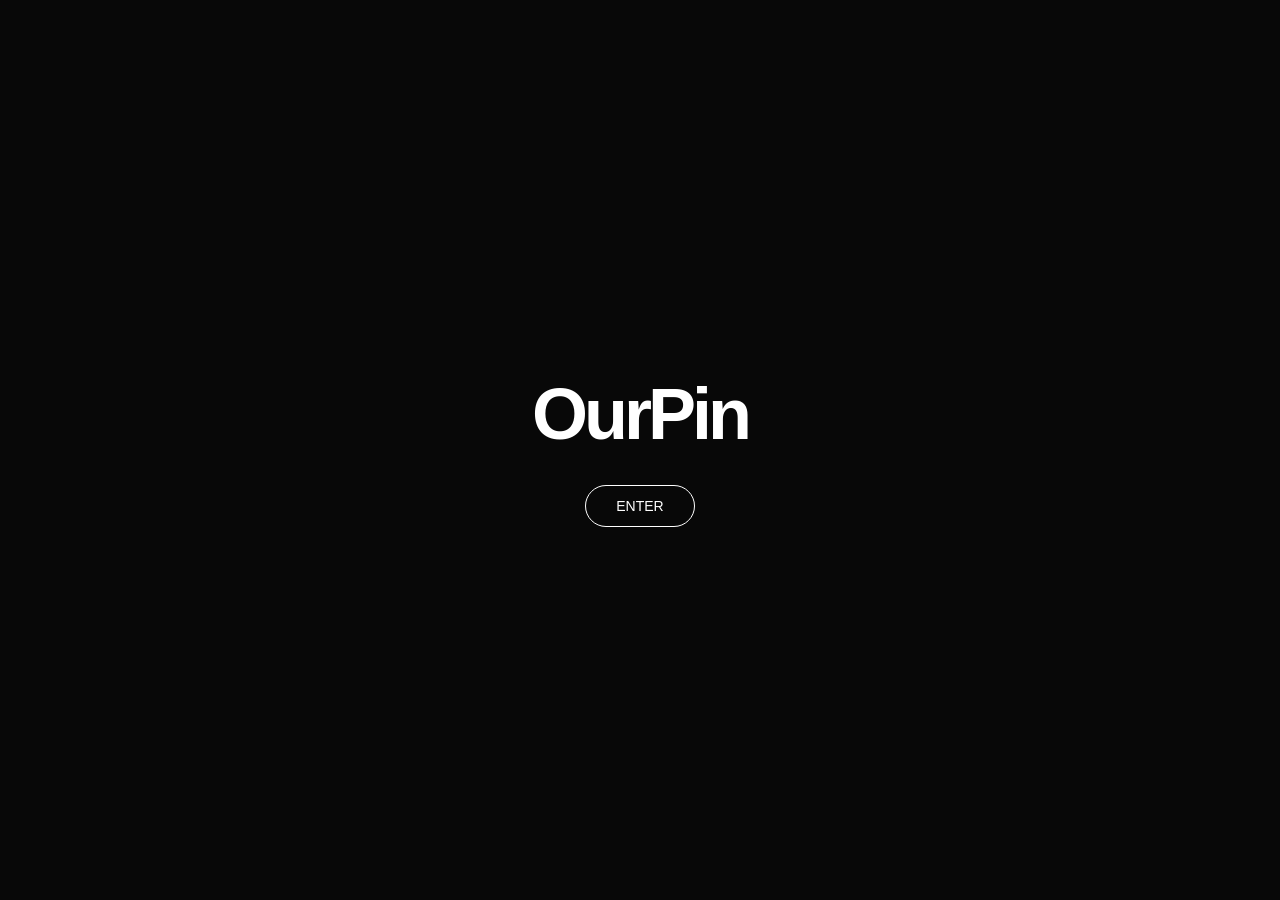
==== index.html @ f8125abb "Our Tool update — 2026-09-20 20:04" ====
<!DOCTYPE html>
<html lang="en">
<head>
    <meta charset="UTF-8">
    <meta name="viewport" content="width=device-width, initial-scale=1.0">
    <title>OurPin</title>
    <link rel="stylesheet" href="style.css">
</head>

<body>

<div id="themeTransition"></div>

<!-- =========================
     COVER
========================= -->

<section id="cover" class="page active">
    <h1>OurPin</h1>
    <button id="enterBtn">ENTER</button>
</section>


<!-- =========================
     EXPLORE
========================= -->

<section id="categories" class="page">

    <aside class="sidebar">

        <div class="side-logo">OurPin</div>

        <nav>
            <a class="nav-item active">
                ⌂ <span>Home</span>
            </a>

            <a class="nav-item" id="sideSearch">
                ⌕ <span>Search</span>
            </a>

            <a class="nav-item">
                ♙ <span>Profile</span>
            </a>
        </nav>

        <p class="side-quote">
            Collect what<br>
            inspires you.
        </p>

    </aside>


    <main class="main-content">

        <div class="top-bar">

            <div>
                <p class="small-title">EXPLORE</p>

                <h2>Find Your Vibe</h2>

                <p class="subtitle">
                    Discover pins, ideas and inspiration across your favourite categories.
                </p>
            </div>


            <div class="top-icons">

                <span id="themeToggle">☼</span>

                <span class="search-icon" id="searchOpen">
                    ⌕
                </span>

            </div>

        </div>


        <div class="category-row">

            <button class="category aesthetic">
                <span>Aesthetic</span>
                <b>→</b>
            </button>

            <button class="category gaming">
                <span>Gaming</span>
                <b>→</b>
            </button>

            <button class="category art">
                <span>Art</span>
                <b>→</b>
            </button>

            <button class="category fashion">
                <span>Fashion</span>
                <b>→</b>
            </button>

            <button class="category tech">
                <span>Tech</span>
                <b>→</b>
            </button>

            <button class="category photography">
                <span>Photography</span>
                <b>→</b>
            </button>

        </div>

    </main>

</section>


<!-- =========================
     ART GALLERY
========================= -->

<section id="artGallery" class="page">

    <main class="gallery-content">

        <div class="gallery-header">

            <div>
                <p class="small-title">COLLECTION</p>

                <h2>Art</h2>

                <p class="subtitle">
                    A collection of artwork, characters and creative designs.
                </p>
            </div>

            <button id="backToExplore">
                ← Back
            </button>

        </div>


        <div class="pin-grid">

            <div class="pin"><img src="Images/art/a1.jpg" alt="Art"></div>
<div class="pin"><img src="Images/art/a42.jpg" alt=""></div>
<div class="pin"><img src="Images/art/a43.jpg" alt=""></div>
<div class="pin"><img src="Images/art/a44.jpg" alt=""></div>
            <div class="pin"><img src="Images/art/a2.jpg" alt="Art"></div>
            <div class="pin"><img src="Images/art/a3.jpg" alt="Art"></div>
            <div class="pin"><img src="Images/art/a4.jpg" alt="Art"></div>
            <div class="pin"><img src="Images/art/a5.jpg" alt="Art"></div>
            <div class="pin"><img src="Images/art/a6.jpg" alt="Art"></div>
            <div class="pin"><img src="Images/art/a7.jpg" alt="Art"></div>
            <div class="pin"><img src="Images/art/a8.jpg" alt="Art"></div>
            <div class="pin"><img src="Images/art/a9.jpg" alt="Art"></div>
            <div class="pin"><img src="Images/art/a10.jpg" alt="Art"></div>
            <div class="pin"><img src="Images/art/a11.jpg" alt="Art"></div>
            <div class="pin"><img src="Images/art/a12.jpg" alt="Art"></div>
            <div class="pin"><img src="Images/art/a13.jpg" alt="Art"></div>
            <div class="pin"><img src="Images/art/a14.jpg" alt="Art"></div>
            <div class="pin"><img src="Images/art/a15.jpg" alt="Art"></div>
            <div class="pin"><img src="Images/art/a16.jpg" alt="Art"></div>
            <div class="pin"><img src="Images/art/a17.jpg" alt="Art"></div>
            <div class="pin"><img src="Images/art/a18.jpg" alt="Art"></div>
            <div class="pin"><img src="Images/art/a19.jpg" alt="Art"></div>
            <div class="pin"><img src="Images/art/a21.jpg" alt="Art"></div>
            <div class="pin"><img src="Images/art/a22.jpg" alt="Art"></div>
            <div class="pin"><img src="Images/art/a23.jpg" alt="Art"></div>
            <div class="pin"><img src="Images/art/a24.jpg" alt="Art"></div>
            <div class="pin"><img src="Images/art/a25.jpg" alt="Art"></div>
            <div class="pin"><img src="Images/art/a26.jpg" alt="Art"></div>
            <div class="pin"><img src="Images/art/a27.jpg" alt="Art"></div>
            <div class="pin"><img src="Images/art/a28.jpg" alt="Art"></div>
            <div class="pin"><img src="Images/art/a29.jpg" alt="Art"></div>
            <div class="pin"><img src="Images/art/a30.jpg" alt="Art"></div>
            <div class="pin"><img src="Images/art/a31.jpg" alt="Art"></div>
            <div class="pin"><img src="Images/art/a32.jpg" alt="Art"></div>
            <div class="pin"><img src="Images/art/a33.jpg" alt="Art"></div>
            <div class="pin"><img src="Images/art/a34.jpg" alt="Art"></div>
            <div class="pin"><img src="Images/art/a35.jpg" alt="Art"></div>
            <div class="pin"><img src="Images/art/a36.jpg" alt="Art"></div>
            <div class="pin"><img src="Images/art/a39.jpg" alt="Art"></div>
            <div class="pin"><img src="Images/art/a40.jpg" alt="Art"></div>
            <div class="pin"><img src="Images/art/a41.jpg" alt="Art"></div>

        
            <div class="pin"><img src="Images/art/a46.jpg" alt="Art"></div>

            <div class="pin"><img src="Images/art/a47.jpg" alt="Art"></div>
            <div class="pin"><img src="Images/art/a48.jpg" alt="Art"></div>
            <div class="pin"><img src="Images/art/a49.jpg" alt="Art"></div>
</div>

    </main>

</section>


<!-- =========================
     FASHION GALLERY
========================= -->

<section id="fashionGallery" class="page">

    <main class="gallery-content">

        <div class="gallery-header">

            <div>
                <p class="small-title">COLLECTION</p>

                <h2>Fashion</h2>

                <p class="subtitle">
                    A collection of fashion, outfits and creative styles.
                </p>
            </div>

            <button id="backFromFashion">
                ← Back
            </button>

        </div>


        <div class="pin-grid">

            <div class="pin"><img src="Images/fashion/b1.jpg" alt="Fashion"></div>
            <div class="pin"><img src="Images/fashion/b2.jpg" alt="Fashion"></div>
            <div class="pin"><img src="Images/fashion/b3.jpg" alt="Fashion"></div>
            <div class="pin"><img src="Images/fashion/b4.jpg" alt="Fashion"></div>
            <div class="pin"><img src="Images/fashion/b5.jpg" alt="Fashion"></div>
            <div class="pin"><img src="Images/fashion/b6.jpg" alt="Fashion"></div>
            <div class="pin"><img src="Images/fashion/b7.jpg" alt="Fashion"></div>
            <div class="pin"><img src="Images/fashion/b8.jpg" alt="Fashion"></div>
            <div class="pin"><img src="Images/fashion/b9.jpg" alt="Fashion"></div>
            <div class="pin"><img src="Images/fashion/b10.jpg" alt="Fashion"></div>
            <div class="pin"><img src="Images/fashion/b11.jpg" alt="Fashion"></div>
            <div class="pin"><img src="Images/fashion/b12.jpg" alt="Fashion"></div>
            <div class="pin"><img src="Images/fashion/b13.jpg" alt="Fashion"></div>
            <div class="pin"><img src="Images/fashion/b14.jpg" alt="Fashion"></div>
            <div class="pin"><img src="Images/fashion/b15.jpg" alt="Fashion"></div>
            <div class="pin"><img src="Images/fashion/b16.jpg" alt="Fashion"></div>
            <div class="pin"><img src="Images/fashion/b17.jpg" alt="Fashion"></div>
            <div class="pin"><img src="Images/fashion/b18.jpg" alt="Fashion"></div>
            <div class="pin"><img src="Images/fashion/b19.jpg" alt="Fashion"></div>
            <div class="pin"><img src="Images/fashion/b20.jpg" alt="Fashion"></div>
            <div class="pin"><img src="Images/fashion/b21.jpg" alt="Fashion"></div>

        </div>

    </main>

</section>


<!-- =========================
     GAMING GALLERY
========================= -->

<section id="gamingGallery" class="page">

    <main class="gallery-content">

        <div class="gallery-header">

            <div>
                <p class="small-title">COLLECTION</p>

                <h2>Gaming</h2>

                <p class="subtitle">
                    A collection of games, setups and gaming inspiration.
                </p>
            </div>

            <button id="backFromGaming">
                ← Back
            </button>

        </div>


        <div class="pin-grid">

            <div class="pin"><img src="Images/gaming/c1.jpg" alt="Gaming"></div>
            <div class="pin"><img src="Images/gaming/c2.jpg" alt="Gaming"></div>
            <div class="pin"><img src="Images/gaming/c3.jpg" alt="Gaming"></div>
            <div class="pin"><img src="Images/gaming/c4.jpg" alt="Gaming"></div>
            <div class="pin"><img src="Images/gaming/c5.jpg" alt="Gaming"></div>
            <div class="pin"><img src="Images/gaming/c6.jpg" alt="Gaming"></div>
            <div class="pin"><img src="Images/gaming/c7.jpg" alt="Gaming"></div>
            <div class="pin"><img src="Images/gaming/c8.jpg" alt="Gaming"></div>
            <div class="pin"><img src="Images/gaming/c9.jpg" alt="Gaming"></div>
            <div class="pin"><img src="Images/gaming/c10.jpg" alt="Gaming"></div>
            <div class="pin"><img src="Images/gaming/c11.jpg" alt="Gaming"></div>
            <div class="pin"><img src="Images/gaming/c12.jpg" alt="Gaming"></div>
            <div class="pin"><img src="Images/gaming/c13.jpg" alt="Gaming"></div>
            <div class="pin"><img src="Images/gaming/c14.jpg" alt="Gaming"></div>
            <div class="pin"><img src="Images/gaming/c15.jpg" alt="Gaming"></div>
            <div class="pin"><img src="Images/gaming/c16.jpg" alt="Gaming"></div>
            <div class="pin"><img src="Images/gaming/c17.jpg" alt="Gaming"></div>
            <div class="pin"><img src="Images/gaming/c18.jpg" alt="Gaming"></div>
<div class="pin"><img src="Images/gaming/c19.jpg" alt="Gaming"></div>
<div class="pin"><img src="Images/gaming/c20.jpg" alt="Gaming"></div>
<div class="pin"><img src="Images/gaming/c21.jpg" alt="Gaming"></div>
<div class="pin"><img src="Images/gaming/c22.jpg" alt="Gaming"></div>
<div class="pin"><img src="Images/gaming/c23.jpg" alt="Gaming"></div>
<div class="pin"><img src="Images/gaming/c24.jpg" alt="Gaming"></div>
<div class="pin"><img src="Images/gaming/c25.jpg" alt="Gaming"></div>
<div class="pin"><img src="Images/gaming/c26.jpg" alt="Gaming"></div>
<div class="pin"><img src="Images/gaming/c27.jpg" alt="Gaming"></div>

        </div>

    </main>

</section>


<!-- =========================
     SEARCH OVERLAY
========================= -->

<section id="searchOverlay">

    <button id="searchClose">×</button>

    <div class="search-box">

        <p class="search-label">
            SEARCH OURPIN
        </p>

        <div class="search-input-wrap">

            <span>⌕</span>

            <input
                type="text"
                id="searchInput"
                placeholder="What are you looking for?"
                autocomplete="off"
            >

        </div>


        <div class="search-suggestions">

            <button data-search="art">Art</button>
            <button data-search="gaming">Gaming</button>
            <button data-search="fashion">Fashion</button>
            <button data-search="aesthetic">Aesthetic</button>
            <button data-search="tech">Tech</button>
            <button data-search="photography">Photography</button>

        </div>


        <div id="searchResults"></div>

    </div>

</section>

<!-- =========================
     IMAGE VIEWER
========================= -->

<section id="imageViewer">

    <button id="viewerClose" aria-label="Close">×</button>

    <button id="viewerPrev" class="viewer-arrow viewer-prev" aria-label="Previous">
        ←
    </button>

    <div class="viewer-wrap">

        <div class="viewer-image-area">

            <img id="viewerImage" src="" alt="">

        </div>

        <aside class="viewer-info">

            <div class="viewer-category" id="viewerCategory">
                ART
            </div>

            <h2 id="viewerTitle">
                Art 42
            </h2>

            <div class="viewer-line"></div>

            <p id="viewerDescription">
                A curated visual from the OurPin collection.
            </p>

            <div class="viewer-tags" id="viewerTags">
                <span>art</span>
                <span>collection</span>
            </div>

            <div class="viewer-actions">

                <button id="viewerSave">
                    <span>♡</span>
                    Save
                </button>

                <button id="viewerShare">
                    <span>↗</span>
                    Share
                </button>

            </div>

            <div class="viewer-navigation">

                <button id="viewerPrevBottom">
                    ← Previous
                </button>

                <span id="viewerCounter">
                    1 / 1
                </span>

                <button id="viewerNextBottom">
                    Next →
                </button>

            </div>

        </aside>

    </div>

    <button id="viewerNext" class="viewer-arrow viewer-next" aria-label="Next">
        →
    </button>

</section>


<!-- =========================
     TECH GALLERY
========================= -->

<section id="techGallery" class="page">

    <main class="gallery-content">

        <div class="gallery-header">

            <div>

                <p class="small-title">
                    COLLECTION
                </p>

                <h2>
                    Tech
                </h2>

                <p class="subtitle">
                    A curated collection of technology, devices and futuristic inspiration.
                </p>

            </div>

            <button id="backFromTech">
                ← Back
            </button>

        </div>

        <div class="pin-grid">

        
            <div class="pin"><img src="Images/tech/e1.jpg" alt="Tech"></div>
            <div class="pin"><img src="Images/tech/e2.jpg" alt="Tech"></div>
            <div class="pin"><img src="Images/tech/e3.jpg" alt="Tech"></div>

            <div class="pin"><img src="Images/tech/e4.jpg" alt="Tech"></div>

            <div class="pin"><img src="Images/tech/e5.jpg" alt="Tech"></div>
            <div class="pin"><img src="Images/tech/e6.jpg" alt="Tech"></div>
            <div class="pin"><img src="Images/tech/e7.jpg" alt="Tech"></div>
            <div class="pin"><img src="Images/tech/e8.jpg" alt="Tech"></div>
            <div class="pin"><img src="Images/tech/e9.jpg" alt="Tech"></div>
            <div class="pin"><img src="Images/tech/e10.jpg" alt="Tech"></div>
</div>

    </main>

</section>


<!-- =========================
     PHOTOGRAPHY GALLERY
========================= -->

<section id="photographyGallery" class="page">

    <main class="gallery-content">

        <div class="gallery-header">

            <div>

                <p class="small-title">
                    COLLECTION
                </p>

                <h2>
                    Photography
                </h2>

                <p class="subtitle">
                    A curated collection of photographs, scenes and visual moments.
                </p>

            </div>

            <button id="backFromPhotography">
                ← Back
            </button>

        </div>

        <div class="pin-grid">

        
            <div class="pin"><img src="Images/photography/f1.jpg" alt="Photography"></div>

            <div class="pin"><img src="Images/photography/f2.jpg" alt="Photography"></div>
            <div class="pin"><img src="Images/photography/f3.jpg" alt="Photography"></div>

            <div class="pin"><img src="Images/photography/f4.jpg" alt="Photography"></div>

            <div class="pin"><img src="Images/photography/f5.jpg" alt="Photography"></div>

            <div class="pin"><img src="Images/photography/f6.jpg" alt="Photography"></div>
</div>

    </main>

</section>

<section id="aestheticGallery" class="page">

    <main class="gallery-content">

        <div class="gallery-header">
            <div>
                <p class="small-title">COLLECTION</p>
                <h2>Aesthetic</h2>
                <p class="subtitle">A curated collection of visual moods, spaces and aesthetic inspiration.</p>
            </div>

            <button id="backFromAesthetic">
                ← Back
            </button>
        </div>

        <div class="pin-grid">
        
            <div class="pin"><img src="Images/aesthetic/d1.jpg" alt="Aesthetic"></div>
            <div class="pin"><img src="Images/aesthetic/d2.jpg" alt="Aesthetic"></div>
            <div class="pin"><img src="Images/aesthetic/d3.jpg" alt="Aesthetic"></div>
            <div class="pin"><img src="Images/aesthetic/d4.jpg" alt="Aesthetic"></div>

            <div class="pin"><img src="Images/aesthetic/d5.jpg" alt="Aesthetic"></div>
            <div class="pin"><img src="Images/aesthetic/d6.jpg" alt="Aesthetic"></div>
            <div class="pin"><img src="Images/aesthetic/d7.jpg" alt="Aesthetic"></div>
            <div class="pin"><img src="Images/aesthetic/d8.jpg" alt="Aesthetic"></div>
            <div class="pin"><img src="Images/aesthetic/d9.jpg" alt="Aesthetic"></div>
            <div class="pin"><img src="Images/aesthetic/d10.jpg" alt="Aesthetic"></div>
            <div class="pin"><img src="Images/aesthetic/d11.jpg" alt="Aesthetic"></div>
            <div class="pin"><img src="Images/aesthetic/d12.jpg" alt="Aesthetic"></div>
            <div class="pin"><img src="Images/aesthetic/d13.jpg" alt="Aesthetic"></div>
            <div class="pin"><img src="Images/aesthetic/d14.jpg" alt="Aesthetic"></div>

            <div class="pin"><img src="Images/aesthetic/d15.jpg" alt="Aesthetic"></div>
            <div class="pin"><img src="Images/aesthetic/d16.jpg" alt="Aesthetic"></div>
            <div class="pin"><img src="Images/aesthetic/d17.jpg" alt="Aesthetic"></div>
            <div class="pin"><img src="Images/aesthetic/d18.jpg" alt="Aesthetic"></div>
            <div class="pin"><img src="Images/aesthetic/d19.jpg" alt="Aesthetic"></div>
            <div class="pin"><img src="Images/aesthetic/d20.jpg" alt="Aesthetic"></div>
            <div class="pin"><img src="Images/aesthetic/d21.jpg" alt="Aesthetic"></div>
            <div class="pin"><img src="Images/aesthetic/d22.jpg" alt="Aesthetic"></div>

            <div class="pin"><img src="Images/aesthetic/d23.jpg" alt="Aesthetic"></div>
</div>

    </main>
</section>

<script src="script.js"></script>


<!-- =========================
     AESTHETIC GALLERY
========================= -->


</body>
</html>
---- style.css ----
* { 
    margin: 0; 
    padding: 0; 
    box-sizing: border-box; 
} 
 
body { 
    background: #080808; 
    color: white; 
    font-family: Arial, Helvetica, sans-serif; 
    transition: background 0.6s ease, color 0.6s ease; 
} 


/* =========================
   PAGE SYSTEM
========================= */

.page { 
    min-height: 100vh; 
    display: none; 
} 
 
.page.active { 
    display: flex; 
} 


/* =========================
   COVER
========================= */

#cover { 
    min-height: 100vh; 
    flex-direction: column; 
    justify-content: center; 
    align-items: center; 
    gap: 30px; 
} 
 
#cover h1 { 
    font-size: 72px; 
    letter-spacing: -4px; 
    opacity: 0; 
    transform: translateY(25px); 
    animation: logoReveal 1.2s ease forwards; 
} 
 
@keyframes logoReveal { 
    to { 
        opacity: 1; 
        transform: translateY(0); 
    } 
} 
 
#enterBtn { 
    width: auto; 
    height: auto; 
    padding: 12px 30px; 
    border: 1px solid white; 
    border-radius: 30px; 
    background: transparent; 
    color: white; 
    font-size: 14px; 
    cursor: pointer; 
    opacity: 0; 
    transform: translateY(15px); 
    animation: buttonReveal 1s ease forwards; 
    animation-delay: 0.7s; 
    transition: 0.3s; 
} 
 
@keyframes buttonReveal { 
    to { 
        opacity: 1; 
        transform: translateY(0); 
    } 
} 
 
#enterBtn:hover { 
    background: white; 
    color: black; 
} 


/* =========================
   EXPLORE
========================= */

#categories { 
    min-height: 100vh; 
    width: 100%; 
} 


/* =========================
   SIDEBAR
========================= */

.sidebar { 
    width: 230px; 
    min-width: 230px; 
    height: 100vh; 
    border-right: 1px solid #252525; 
    padding: 43px 46px; 
    position: fixed; 
    left: 0; 
    top: 0; 
    display: flex; 
    flex-direction: column; 
} 
 
.side-logo { 
    font-size: 39px; 
    font-weight: 500; 
    letter-spacing: -2.5px; 
    margin-bottom: 100px; 
} 
 
nav { 
    display: flex; 
    flex-direction: column; 
    gap: 30px; 
} 
 
.nav-item { 
    color: #777; 
    font-size: 16px; 
    display: flex; 
    align-items: center; 
    gap: 17px; 
    cursor: pointer; 
} 
 
.nav-item.active { 
    color: white; 
} 
 
.side-quote { 
    margin-top: auto; 
    color: #777; 
    font-size: 15px; 
    line-height: 1.45; 
} 


/* =========================
   MAIN
========================= */

.main-content { 
    margin-left: 230px; 
    width: calc(100% - 230px); 
    min-height: 100vh; 
    padding: 70px 70px; 
} 


/* =========================
   HEADER
========================= */

.top-bar { 
    display: flex; 
    justify-content: space-between; 
    align-items: flex-start; 
    margin-bottom: 50px; 
} 
 
.small-title { 
    color: #777; 
    font-size: 12px; 
    letter-spacing: 5px; 
    margin-bottom: 27px; 
} 
 
.top-bar h2 { 
    font-size: 52px; 
    font-weight: 400; 
    letter-spacing: -2.5px; 
    margin-bottom: 13px; 
} 
 
.subtitle { 
    color: #777; 
    font-size: 16px; 
} 


/* =========================
   ICONS
========================= */

.top-icons { 
    display: flex; 
    align-items: center; 
    gap: 25px; 
    font-size: 27px; 
} 
 
.search-icon { 
    width: 48px; 
    height: 48px; 
    border-radius: 50%; 
    background: #181818; 
    display: flex; 
    align-items: center; 
    justify-content: center; 
    cursor: pointer; 
} 


/* =========================
   SIX VERTICAL CARDS
========================= */

.category-row { 
    width: 100%; 
    height: 510px; 
    display: flex; 
    flex-direction: row; 
    flex-wrap: nowrap; 
    gap: 20px; 
} 


/* =========================
   CATEGORY CARD
========================= */

.category { 
    flex: 1 1 0; 
    min-width: 0; 
    height: 510px; 
    border: 3px solid transparent; 
    border-radius: 17px; 
    overflow: hidden; 
    position: relative; 
    cursor: pointer; 
    color: white; 
    display: flex; 
    flex-direction: column; 
    justify-content: flex-end; 
    align-items: flex-start; 
    padding: 25px; 
    text-align: left; 
 
    transition: 
        flex 0.45s ease, 
        transform 0.35s ease, 
        border-color 0.35s ease, 
        opacity 0.35s ease, 
        filter 0.35s ease; 
} 


/* =========================
   CATEGORY OVERLAY
========================= */

.category::before {
    content: "";
    position: absolute;
    inset: 0;
    background: transparent;
    pointer-events: none;
}


/* =========================
   CATEGORY TEXT
========================= */

.category span, 
.category b { 
    position: relative; 
    z-index: 2; 
} 
 
.category span { 
    font-size: 20px; 
    font-weight: 400; 
    margin-bottom: 18px; 
} 
 
.category b { 
    font-size: 28px; 
    font-weight: 300; 
} 


/* =========================
   CATEGORY IMAGES
========================= */

.aesthetic { 
    background: 
        url("Images/aesthetic/aestheticcover.jpg") 
        center / cover no-repeat; 
} 
 
.gaming { 
    background: 
        url("Images/gaming/gamingcover.jpg") 
        center / cover no-repeat; 
} 
 
.art { 
    background: 
        linear-gradient( 
            rgba(0,0,0,0.2), 
            rgba(0,0,0,0.5) 
        ), 
        url("Images/art/artcover.jpg") 
        center / cover no-repeat; 
} 
 
.fashion { 
    background: 
        url("Images/fashion/fashioncover.jpg") 
        center / cover no-repeat; 
} 
 
.tech { 
    background: 
        url("Images/tech/techcover.jpg") 
        center / cover no-repeat; 
} 
 
.photography { 
    background: 
        url("Images/photography/photographycover.jpg") 
        center / cover no-repeat; 
} 


/* =========================
   CATEGORY HOVER
========================= */

.category:hover { 
    flex: 1.15 1 0; 
    border-color: white; 
    transform: translateY(-4px); 
} 


/* =========================
   CATEGORY FADE
========================= */

.category-row:has(.category:hover) .category:not(:hover) { 
    filter: brightness(0.55); 
    opacity: 0.7; 
} 
 
body.light-mode .category-row:has(.category:hover) .category:not(:hover) {
    filter: brightness(1.03);
    opacity: 0.75;
}


/* =========================
   GALLERIES
========================= */

#artGallery,
#fashionGallery,
#gamingGallery,
#aestheticGallery,
#techGallery,
#photographyGallery {
    min-height: 100vh;
    width: 100%;
}

.gallery-content { 
    margin-left: 230px; 
    width: calc(100% - 230px); 
    min-height: 100vh; 
    padding: 70px; 
} 
 
.gallery-header { 
    display: flex; 
    justify-content: space-between; 
    align-items: flex-start; 
    margin-bottom: 45px; 
} 
 
.gallery-header h2 { 
    font-size: 52px; 
    font-weight: 400; 
    letter-spacing: -2.5px; 
    margin-bottom: 13px; 
} 


/* =========================
   GALLERY BACK BUTTONS
========================= */

#backToExplore,
#backFromFashion,
#backFromGaming,
#backFromAesthetic,
#backFromTech,
#backFromPhotography { 
    border: 1px solid #333; 
    background: #181818; 
    color: white; 
    padding: 12px 22px; 
    border-radius: 25px; 
    cursor: pointer; 
    font-size: 14px; 
    transition: 0.3s; 
} 
 
#backToExplore:hover,
#backFromFashion:hover,
#backFromGaming:hover,
#backFromAesthetic:hover,
#backFromTech:hover,
#backFromPhotography:hover { 
    background: white; 
    color: black; 
} 


/* =========================
   MASONRY
========================= */

.pin-grid { 
    columns: 4; 
    column-gap: 18px; 
} 
 
.pin { 
    break-inside: avoid; 
    margin-bottom: 18px; 
    overflow: hidden; 
    border-radius: 16px; 
    cursor: pointer; 
} 
 
.pin img { 
    width: 100%; 
    height: auto; 
    display: block; 
    transition: transform 0.4s ease; 
} 
 
.pin:hover img { 
    transform: scale(1.03); 
} 


/* =========================
   SEARCH OVERLAY
========================= */

#searchOverlay { 
    position: fixed; 
    inset: 0; 
    z-index: 1000; 
    background: rgba(8, 8, 8, 0.78); 
    backdrop-filter: blur(0px); 
    opacity: 0; 
    visibility: hidden; 
    clip-path: circle(0% at 95% 10%); 
    transition: 
        clip-path 0.7s cubic-bezier(0.76, 0, 0.24, 1), 
        opacity 0.35s ease, 
        backdrop-filter 0.7s ease, 
        visibility 0s linear 0.7s; 
} 
 
#searchOverlay.active { 
    opacity: 1; 
    visibility: visible; 
    clip-path: circle(150% at 95% 10%); 
    backdrop-filter: blur(18px); 
    transition: 
        clip-path 0.75s cubic-bezier(0.76, 0, 0.24, 1), 
        opacity 0.35s ease, 
        backdrop-filter 0.7s ease, 
        visibility 0s; 
} 


/* =========================
   SEARCH CLOSE
========================= */

#searchClose { 
    position: absolute; 
    top: 42px; 
    right: 55px; 
    width: 48px; 
    height: 48px; 
    border: 1px solid #333; 
    border-radius: 50%; 
    background: #151515; 
    color: white; 
    font-size: 27px; 
    font-weight: 200; 
    cursor: pointer; 
    opacity: 0; 
    transform: rotate(-45deg) scale(0.7); 
    transition: 
        opacity 0.4s ease 0.35s, 
        transform 0.5s ease 0.35s, 
        background 0.3s ease; 
} 
 
#searchOverlay.active #searchClose { 
    opacity: 1; 
    transform: rotate(0deg) scale(1); 
} 
 
#searchClose:hover { 
    background: white; 
    color: black; 
} 


/* =========================
   SEARCH CONTENT
========================= */

.search-box { 
    position: absolute; 
    left: 50%; 
    top: 50%; 
    width: min(850px, 75%); 
    transform: translate(-50%, -45%); 
    opacity: 0; 
    transition: 
        opacity 0.5s ease 0.3s, 
        transform 0.7s cubic-bezier(0.22, 1, 0.36, 1) 0.3s; 
} 
 
#searchOverlay.active .search-box { 
    opacity: 1; 
    transform: translate(-50%, -50%); 
} 


/* =========================
   SEARCH LABEL
========================= */

.search-label { 
    color: #777; 
    font-size: 12px; 
    letter-spacing: 5px; 
    margin-bottom: 22px; 
} 


/* =========================
   SEARCH INPUT
========================= */

.search-input-wrap { 
    display: flex; 
    align-items: center; 
    gap: 22px; 
    border-bottom: 1px solid #444; 
    padding-bottom: 18px; 
} 
 
.search-input-wrap > span { 
    color: #777; 
    font-size: 32px; 
} 
 
#searchInput { 
    width: 100%; 
    border: none; 
    outline: none; 
    background: transparent; 
    color: white; 
    font-size: 46px; 
    font-weight: 300; 
    letter-spacing: -2px; 
} 
 
#searchInput::placeholder { 
    color: #444; 
} 


/* =========================
   SEARCH SUGGESTIONS
========================= */

.search-suggestions { 
    display: flex; 
    flex-wrap: wrap; 
    gap: 10px; 
    margin-top: 28px; 
} 
 
.search-suggestions button { 
    border: 1px solid #292929; 
    background: #111; 
    color: #777; 
    padding: 10px 18px; 
    border-radius: 25px; 
    font-size: 13px; 
    cursor: pointer; 
    transition: 0.3s; 
} 
 
.search-suggestions button:hover { 
    background: white; 
    color: black; 
    border-color: white; 
    transform: translateY(-2px); 
} 


/* =========================
   SEARCH RESULTS
========================= */

#searchResults { 
    display: grid; 
    grid-template-columns: repeat(4, 1fr); 
    gap: 14px; 
    margin-top: 35px; 
    max-height: 50vh; 
    overflow-y: auto; 
} 
 
.search-result { 
    height: 180px; 
    border-radius: 14px; 
    overflow: hidden; 
    background-size: cover; 
    background-position: center; 
    position: relative; 
    cursor: pointer; 
    animation: resultAppear 0.35s ease forwards; 
} 
 
.search-result::after { 
    content: ""; 
    position: absolute; 
    inset: 0; 
    background: 
        linear-gradient( 
            to bottom, 
            transparent 45%, 
            rgba(0,0,0,0.8) 
        ); 
} 
 
.search-result span { 
    position: absolute; 
    z-index: 2; 
    bottom: 14px; 
    left: 14px; 
    font-size: 13px; 
} 
 
.no-results { 
    color: #666; 
    font-size: 15px; 
    margin-top: 25px; 
} 
 
@keyframes resultAppear { 
    from { 
        opacity: 0; 
        transform: translateY(10px); 
    } 
 
    to { 
        opacity: 1; 
        transform: translateY(0); 
    } 
} 


/* =========================
   LIGHT MODE
========================= */

body.light-mode { 
    background: #f4f4f1; 
    color: #111; 
} 
 
body.light-mode .sidebar { 
    border-right-color: #d8d8d4; 
} 
 
body.light-mode .side-logo, 
body.light-mode .top-bar h2, 
body.light-mode .gallery-header h2 { 
    color: #111; 
} 
 
body.light-mode .nav-item { 
    color: #888; 
} 
 
body.light-mode .nav-item.active { 
    color: #111; 
} 
 
body.light-mode .side-quote, 
body.light-mode .subtitle, 
body.light-mode .small-title { 
    color: #888; 
} 
 
body.light-mode .search-icon { 
    background: #e7e7e3; 
    color: #111; 
} 
 
body.light-mode #backToExplore,
body.light-mode #backFromFashion,
body.light-mode #backFromGaming { 
    background: #e7e7e3; 
    color: #111; 
    border-color: #d0d0cc; 
} 
 
body.light-mode #backToExplore:hover,
body.light-mode #backFromFashion:hover,
body.light-mode #backFromGaming:hover,
body.light-mode #backFromAesthetic:hover,
body.light-mode #backFromTech:hover,
body.light-mode #backFromPhotography:hover { 
    background: #111; 
    color: white; 
} 
 
body.light-mode .search-result::after { 
    background: 
        linear-gradient( 
            to bottom, 
            transparent 45%, 
            rgba(0,0,0,0.65) 
        ); 
} 


/* =========================
   LIGHT MODE CATEGORY BORDER
========================= */

body.light-mode .category:hover { 
    border-color: #111; 
} 


/* =========================
   THEME ICON
========================= */

#themeToggle { 
    cursor: pointer; 
    width: 42px; 
    height: 42px; 
    display: flex; 
    align-items: center; 
    justify-content: center; 
    border-radius: 50%; 
    transition: transform 0.4s ease; 
} 
 
#themeToggle:hover { 
    transform: rotate(25deg) scale(1.08); 
} 


/* =========================
   THEME TRANSITION
========================= */

#themeTransition { 
    position: fixed; 
    z-index: 2000; 
    width: 20px; 
    height: 20px; 
    border-radius: 50%; 
    background: #f4f4f1; 
    transform: scale(0); 
    pointer-events: none; 
} 
 
#themeTransition.animate { 
    animation: themeExpand 0.75s cubic-bezier(0.76, 0, 0.24, 1); 
} 
 
@keyframes themeExpand { 
    0% { 
        transform: scale(0); 
        opacity: 1; 
    } 
 
    100% { 
        transform: scale(120); 
        opacity: 1; 
    } 
} 


/* =========================
   ART GALLERY REVEAL
========================= */

#artGallery.art-reveal .gallery-header { 
    opacity: 0; 
    animation: 
        artHeaderReveal 
        0.7s 
        cubic-bezier(.22, 1, .36, 1) 
        forwards; 
} 
 
#artGallery.art-reveal .pin { 
    opacity: 0; 
    transform: translateY(25px) scale(0.96); 
    animation: 
        pinPop 
        0.6s 
        cubic-bezier(.22, 1, .36, 1) 
        forwards; 
} 


/* =========================
   FASHION GALLERY REVEAL
========================= */

#fashionGallery.fashion-reveal .gallery-header {
    opacity: 0;
    animation:
        artHeaderReveal
        0.7s
        cubic-bezier(.22, 1, .36, 1)
        forwards;
}

#fashionGallery.fashion-reveal .pin {
    opacity: 0;
    transform: translateY(25px) scale(0.96);
    animation:
        pinPop
        0.6s
        cubic-bezier(.22, 1, .36, 1)
        forwards;
}


/* =========================
   GAMING GALLERY REVEAL
========================= */

#gamingGallery.gaming-reveal .gallery-header {
    opacity: 0;
    animation:
        artHeaderReveal
        0.7s
        cubic-bezier(.22, 1, .36, 1)
        forwards;
}

#gamingGallery.gaming-reveal .pin {
    opacity: 0;
    transform: translateY(25px) scale(0.96);
    animation:
        pinPop
        0.6s
        cubic-bezier(.22, 1, .36, 1)
        forwards;
}


/* =========================
   HEADER ANIMATION
========================= */

@keyframes artHeaderReveal { 
    from { 
        opacity: 0; 
        transform: translateY(30px); 
    } 
 
    to { 
        opacity: 1; 
        transform: translateY(0); 
    } 
} 


/* =========================
   PIN POP ANIMATION
========================= */

@keyframes pinPop { 
    0% { 
        opacity: 0; 
        transform: translateY(25px) scale(0.96); 
    } 
 
    70% { 
        opacity: 1; 
        transform: translateY(-3px) scale(1.01); 
    } 
 
    100% { 
        opacity: 1; 
        transform: translateY(0) scale(1); 
    } 
} 


/* =========================
   ART PIN STAGGER
========================= */

#artGallery.art-reveal .pin:nth-child(1) { animation-delay: 0.05s; } 
#artGallery.art-reveal .pin:nth-child(2) { animation-delay: 0.09s; } 
#artGallery.art-reveal .pin:nth-child(3) { animation-delay: 0.13s; } 
#artGallery.art-reveal .pin:nth-child(4) { animation-delay: 0.17s; } 
#artGallery.art-reveal .pin:nth-child(5) { animation-delay: 0.21s; } 
#artGallery.art-reveal .pin:nth-child(6) { animation-delay: 0.25s; } 
#artGallery.art-reveal .pin:nth-child(7) { animation-delay: 0.29s; } 
#artGallery.art-reveal .pin:nth-child(8) { animation-delay: 0.33s; } 
#artGallery.art-reveal .pin:nth-child(9) { animation-delay: 0.37s; } 
#artGallery.art-reveal .pin:nth-child(10) { animation-delay: 0.41s; } 
#artGallery.art-reveal .pin:nth-child(11) { animation-delay: 0.45s; } 
#artGallery.art-reveal .pin:nth-child(12) { animation-delay: 0.49s; } 
#artGallery.art-reveal .pin:nth-child(13) { animation-delay: 0.53s; } 
#artGallery.art-reveal .pin:nth-child(14) { animation-delay: 0.57s; } 
#artGallery.art-reveal .pin:nth-child(15) { animation-delay: 0.61s; } 
#artGallery.art-reveal .pin:nth-child(16) { animation-delay: 0.65s; }


/* =========================
   FASHION PIN STAGGER
========================= */

#fashionGallery.fashion-reveal .pin:nth-child(1) { animation-delay: 0.05s; }
#fashionGallery.fashion-reveal .pin:nth-child(2) { animation-delay: 0.09s; }
#fashionGallery.fashion-reveal .pin:nth-child(3) { animation-delay: 0.13s; }
#fashionGallery.fashion-reveal .pin:nth-child(4) { animation-delay: 0.17s; }
#fashionGallery.fashion-reveal .pin:nth-child(5) { animation-delay: 0.21s; }
#fashionGallery.fashion-reveal .pin:nth-child(6) { animation-delay: 0.25s; }
#fashionGallery.fashion-reveal .pin:nth-child(7) { animation-delay: 0.29s; }
#fashionGallery.fashion-reveal .pin:nth-child(8) { animation-delay: 0.33s; }
#fashionGallery.fashion-reveal .pin:nth-child(9) { animation-delay: 0.37s; }
#fashionGallery.fashion-reveal .pin:nth-child(10) { animation-delay: 0.41s; }
#fashionGallery.fashion-reveal .pin:nth-child(11) { animation-delay: 0.45s; }
#fashionGallery.fashion-reveal .pin:nth-child(12) { animation-delay: 0.49s; }
#fashionGallery.fashion-reveal .pin:nth-child(13) { animation-delay: 0.53s; }
#fashionGallery.fashion-reveal .pin:nth-child(14) { animation-delay: 0.57s; }
#fashionGallery.fashion-reveal .pin:nth-child(15) { animation-delay: 0.61s; }
#fashionGallery.fashion-reveal .pin:nth-child(16) { animation-delay: 0.65s; }
#fashionGallery.fashion-reveal .pin:nth-child(17) { animation-delay: 0.69s; }
#fashionGallery.fashion-reveal .pin:nth-child(18) { animation-delay: 0.73s; }
#fashionGallery.fashion-reveal .pin:nth-child(19) { animation-delay: 0.77s; }


/* =========================
   GAMING PIN STAGGER
========================= */

#gamingGallery.gaming-reveal .pin:nth-child(1) { animation-delay: 0.05s; }
#gamingGallery.gaming-reveal .pin:nth-child(2) { animation-delay: 0.09s; }
#gamingGallery.gaming-reveal .pin:nth-child(3) { animation-delay: 0.13s; }
#gamingGallery.gaming-reveal .pin:nth-child(4) { animation-delay: 0.17s; }
#gamingGallery.gaming-reveal .pin:nth-child(5) { animation-delay: 0.21s; }
#gamingGallery.gaming-reveal .pin:nth-child(6) { animation-delay: 0.25s; }
#gamingGallery.gaming-reveal .pin:nth-child(7) { animation-delay: 0.29s; }
#gamingGallery.gaming-reveal .pin:nth-child(8) { animation-delay: 0.33s; }
#gamingGallery.gaming-reveal .pin:nth-child(9) { animation-delay: 0.37s; }
#gamingGallery.gaming-reveal .pin:nth-child(10) { animation-delay: 0.41s; }
#gamingGallery.gaming-reveal .pin:nth-child(11) { animation-delay: 0.45s; }
#gamingGallery.gaming-reveal .pin:nth-child(12) { animation-delay: 0.49s; }
#gamingGallery.gaming-reveal .pin:nth-child(13) { animation-delay: 0.53s; }
#gamingGallery.gaming-reveal .pin:nth-child(14) { animation-delay: 0.57s; }
#gamingGallery.gaming-reveal .pin:nth-child(15) { animation-delay: 0.61s; }
#gamingGallery.gaming-reveal .pin:nth-child(16) { animation-delay: 0.65s; }
#gamingGallery.gaming-reveal .pin:nth-child(17) { animation-delay: 0.69s; }
#gamingGallery.gaming-reveal .pin:nth-child(18) { animation-delay: 0.73s; }
#gamingGallery.gaming-reveal .pin:nth-child(19) { animation-delay: 0.77s; }
#gamingGallery.gaming-reveal .pin:nth-child(20) { animation-delay: 0.81s; }
#gamingGallery.gaming-reveal .pin:nth-child(21) { animation-delay: 0.85s; }
#gamingGallery.gaming-reveal .pin:nth-child(22) { animation-delay: 0.89s; }
#gamingGallery.gaming-reveal .pin:nth-child(23) { animation-delay: 0.93s; }
#gamingGallery.gaming-reveal .pin:nth-child(24) { animation-delay: 0.97s; }
#gamingGallery.gaming-reveal .pin:nth-child(25) { animation-delay: 1.01s; }
#gamingGallery.gaming-reveal .pin:nth-child(26) { animation-delay: 1.05s; }
#gamingGallery.gaming-reveal .pin:nth-child(27) { animation-delay: 1.09s; }

/* =========================================================
   OURPIN IMAGE VIEWER
========================================================= */

#imageViewer {
    position: fixed;
    inset: 0;
    z-index: 5000;

    background: rgba(5, 5, 5, 0.96);

    opacity: 0;
    visibility: hidden;

    display: flex;
    align-items: center;
    justify-content: center;

    padding: 40px;

    transition:
        opacity 0.35s ease,
        visibility 0.35s ease;
}

#imageViewer.active {
    opacity: 1;
    visibility: visible;
}


/* =========================================================
   MAIN VIEWER CONTAINER
========================================================= */

.viewer-wrap {
    width: min(1380px, 94vw);
    height: min(780px, 88vh);

    display: grid;
    grid-template-columns: minmax(0, 1.8fr) minmax(320px, 0.75fr);

    background: #0a0a0a;

    border: 1px solid #262626;
    border-radius: 4px;

    overflow: hidden;

    transform: scale(0.94) translateY(20px);
    opacity: 0;

    transition:
        transform 0.55s cubic-bezier(.22,1,.36,1),
        opacity 0.4s ease;
}

#imageViewer.active .viewer-wrap {
    transform: scale(1) translateY(0);
    opacity: 1;
}


/* =========================================================
   IMAGE SIDE
========================================================= */

.viewer-image-area {
    position: relative;

    min-width: 0;
    min-height: 0;

    display: flex;
    align-items: center;
    justify-content: center;

    background: #050505;

    overflow: hidden;
}

#viewerImage {
    max-width: 100%;
    max-height: 100%;

    width: auto;
    height: auto;

    object-fit: contain;

    display: block;

    opacity: 0;

    transform: scale(0.97);

    transition:
        opacity 0.35s ease,
        transform 0.45s cubic-bezier(.22,1,.36,1);
}

#viewerImage.visible {
    opacity: 1;
    transform: scale(1);
}


/* =========================================================
   INFORMATION PANEL
========================================================= */

.viewer-info {
    border-left: 1px solid #242424;

    padding: 58px 46px;

    display: flex;
    flex-direction: column;

    min-width: 0;
}


/* category */

.viewer-category {
    color: #777;

    font-size: 11px;
    letter-spacing: 5px;

    margin-bottom: 20px;
}


/* title */

#viewerTitle {
    font-size: clamp(34px, 4vw, 56px);

    font-weight: 400;

    letter-spacing: -2.5px;

    color: white;

    margin: 0;
}


/* line */

.viewer-line {
    width: 60px;
    height: 1px;

    background: #555;

    margin: 25px 0;
}


/* description */

#viewerDescription {
    color: #888;

    font-size: 15px;

    line-height: 1.7;

    max-width: 360px;

    margin: 0;
}


/* =========================================================
   TAGS
========================================================= */

.viewer-tags {
    display: flex;
    flex-wrap: wrap;

    gap: 8px;

    margin-top: 25px;
}

.viewer-tags span {
    border: 1px solid #333;

    border-radius: 30px;

    padding: 8px 13px;

    color: #888;

    font-size: 11px;
}


/* =========================================================
   ACTION BUTTONS
========================================================= */

.viewer-actions {
    display: flex;

    gap: 12px;

    margin-top: 32px;
}

.viewer-actions button {
    border: 1px solid #333;

    background: transparent;

    color: white;

    padding: 11px 17px;

    border-radius: 25px;

    font-size: 13px;

    cursor: pointer;

    display: flex;
    align-items: center;

    gap: 8px;

    transition:
        background 0.25s ease,
        color 0.25s ease,
        border-color 0.25s ease,
        transform 0.25s ease;
}

.viewer-actions button:hover {
    background: white;
    color: black;
    border-color: white;

    transform: translateY(-2px);
}

.viewer-actions button.saved {
    background: white;
    color: black;
    border-color: white;
}

.viewer-actions span {
    font-size: 17px;
}


/* =========================================================
   BOTTOM NAVIGATION
========================================================= */

.viewer-navigation {
    margin-top: auto;

    padding-top: 28px;

    border-top: 1px solid #222;

    display: grid;

    grid-template-columns: 1fr auto 1fr;

    align-items: center;

    gap: 15px;
}

.viewer-navigation button {
    border: none;

    background: transparent;

    color: #777;

    font-size: 13px;

    padding: 5px 0;

    cursor: pointer;

    transition: color 0.25s ease;
}

.viewer-navigation button:hover {
    color: white;
}

#viewerNextBottom {
    text-align: right;
}

#viewerCounter {
    color: #555;

    font-size: 12px;

    white-space: nowrap;
}


/* =========================================================
   CLOSE
========================================================= */

#viewerClose {
    position: absolute;

    top: 28px;
    right: 35px;

    width: 48px;
    height: 48px;

    border-radius: 50%;

    border: 1px solid #333;

    background: #111;

    color: white;

    font-size: 28px;

    font-weight: 200;

    cursor: pointer;

    z-index: 20;

    opacity: 0;

    transform: rotate(-45deg) scale(0.7);

    transition:
        opacity 0.35s ease 0.15s,
        transform 0.45s ease 0.15s,
        background 0.25s ease;
}

#imageViewer.active #viewerClose {
    opacity: 1;

    transform: rotate(0deg) scale(1);
}

#viewerClose:hover {
    background: white;
    color: black;
}


/* =========================================================
   SIDE ARROWS
========================================================= */

.viewer-arrow {
    position: fixed;

    top: 50%;

    transform: translateY(-50%);

    width: 52px;
    height: 52px;

    border-radius: 50%;

    border: 1px solid #333;

    background: #111;

    color: white;

    font-size: 23px;

    cursor: pointer;

    z-index: 10;

    transition:
        background 0.25s ease,
        color 0.25s ease,
        transform 0.25s ease;
}

.viewer-arrow:hover {
    background: white;
    color: black;
}

.viewer-prev {
    left: 22px;
}

.viewer-next {
    right: 22px;
}


/* =========================================================
   LIGHT MODE
========================================================= */

body.light-mode #imageViewer {
    background: rgba(244, 244, 241, 0.96);
}

body.light-mode .viewer-wrap {
    background: #f7f7f4;

    border-color: #d8d8d4;
}

body.light-mode .viewer-image-area {
    background: #ededeb;
}

body.light-mode .viewer-info {
    border-left-color: #d8d8d4;
}

body.light-mode #viewerTitle {
    color: #111;
}

body.light-mode #viewerDescription {
    color: #777;
}

body.light-mode .viewer-line {
    background: #bbb;
}

body.light-mode .viewer-tags span {
    border-color: #ccc;
    color: #666;
}

body.light-mode .viewer-actions button {
    color: #111;
    border-color: #ccc;
}

body.light-mode .viewer-actions button:hover,
body.light-mode .viewer-actions button.saved {
    background: #111;
    color: white;
    border-color: #111;
}

body.light-mode .viewer-navigation {
    border-top-color: #ddd;
}

body.light-mode .viewer-navigation button {
    color: #777;
}

body.light-mode .viewer-navigation button:hover {
    color: #111;
}

body.light-mode #viewerClose,
body.light-mode .viewer-arrow {
    background: #e7e7e3;
    color: #111;
    border-color: #d0d0cc;
}

body.light-mode #viewerClose:hover,
body.light-mode .viewer-arrow:hover {
    background: #111;
    color: white;
}


/* =========================================================
   MOBILE
========================================================= */

@media (max-width: 900px) {

    #imageViewer {
        padding: 20px;
    }

    .viewer-wrap {
        width: 100%;
        height: auto;
        max-height: 92vh;

        display: flex;
        flex-direction: column;

        overflow-y: auto;
    }

    .viewer-image-area {
        min-height: 48vh;

        height: 52vh;
    }

    #viewerImage {
        max-width: 100%;
        max-height: 100%;
    }

    .viewer-info {
        border-left: none;
        border-top: 1px solid #242424;

        padding: 30px;
    }

    .viewer-arrow {
        display: none;
    }

    #viewerClose {
        top: 15px;
        right: 15px;
    }
}





/* OUR TOOL POPUP ANIMATION START */

@keyframes ourToolPinPopup {

    0% {
        opacity: 0;
        transform:
            translateY(28px)
            scale(0.92);
        filter: blur(5px);
    }

    55% {
        opacity: 1;
        transform:
            translateY(-5px)
            scale(1.015);
        filter: blur(0);
    }

    75% {
        transform:
            translateY(2px)
            scale(0.995);
    }

    100% {
        opacity: 1;
        transform:
            translateY(0)
            scale(1);
        filter: blur(0);
    }

}


.ourToolPinPopup {

    opacity: 0;

    animation-name:
        ourToolPinPopup;

    animation-duration:
        0.62s;

    animation-timing-function:
        cubic-bezier(
            0.22,
            1,
            0.36,
            1
        );

    animation-fill-mode:
        forwards;

    will-change:
        transform,
        opacity,
        filter;

}


/* OUR TOOL POPUP ANIMATION END */



























/* OUR TOOL EXACT EXISTING PIN ANIMATION START */


/* AESTHETIC */

#aestheticGallery.aesthetic-reveal .gallery-header {

    opacity: 0;

    animation:
        artHeaderReveal
        0.7s
        cubic-bezier(.22, 1, .36, 1)
        forwards;
}


#aestheticGallery.aesthetic-reveal .pin {

    opacity: 0;

    transform:
        translateY(25px)
        scale(0.96);

    animation:
        pinPop
        0.6s
        cubic-bezier(.22, 1, .36, 1)
        forwards;
}


/* TECH */

#techGallery.tech-reveal .gallery-header {

    opacity: 0;

    animation:
        artHeaderReveal
        0.7s
        cubic-bezier(.22, 1, .36, 1)
        forwards;
}


#techGallery.tech-reveal .pin {

    opacity: 0;

    transform:
        translateY(25px)
        scale(0.96);

    animation:
        pinPop
        0.6s
        cubic-bezier(.22, 1, .36, 1)
        forwards;
}


/* PHOTOGRAPHY */

#photographyGallery.photography-reveal .gallery-header {

    opacity: 0;

    animation:
        artHeaderReveal
        0.7s
        cubic-bezier(.22, 1, .36, 1)
        forwards;
}


#photographyGallery.photography-reveal .pin {

    opacity: 0;

    transform:
        translateY(25px)
        scale(0.96);

    animation:
        pinPop
        0.6s
        cubic-bezier(.22, 1, .36, 1)
        forwards;
}


/* AESTHETIC STAGGER */

#aestheticGallery.aesthetic-reveal .pin:nth-child(1) {
    animation-delay: 0.05s;
}

#aestheticGallery.aesthetic-reveal .pin:nth-child(2) {
    animation-delay: 0.09s;
}

#aestheticGallery.aesthetic-reveal .pin:nth-child(3) {
    animation-delay: 0.13s;
}

#aestheticGallery.aesthetic-reveal .pin:nth-child(4) {
    animation-delay: 0.17s;
}

#aestheticGallery.aesthetic-reveal .pin:nth-child(5) {
    animation-delay: 0.21s;
}

#aestheticGallery.aesthetic-reveal .pin:nth-child(6) {
    animation-delay: 0.25s;
}

#aestheticGallery.aesthetic-reveal .pin:nth-child(7) {
    animation-delay: 0.29s;
}

#aestheticGallery.aesthetic-reveal .pin:nth-child(8) {
    animation-delay: 0.33s;
}

#aestheticGallery.aesthetic-reveal .pin:nth-child(9) {
    animation-delay: 0.37s;
}

#aestheticGallery.aesthetic-reveal .pin:nth-child(10) {
    animation-delay: 0.41s;
}

#aestheticGallery.aesthetic-reveal .pin:nth-child(11) {
    animation-delay: 0.45s;
}

#aestheticGallery.aesthetic-reveal .pin:nth-child(12) {
    animation-delay: 0.49s;
}

#aestheticGallery.aesthetic-reveal .pin:nth-child(13) {
    animation-delay: 0.53s;
}

#aestheticGallery.aesthetic-reveal .pin:nth-child(14) {
    animation-delay: 0.57s;
}

#aestheticGallery.aesthetic-reveal .pin:nth-child(15) {
    animation-delay: 0.61s;
}

#aestheticGallery.aesthetic-reveal .pin:nth-child(16) {
    animation-delay: 0.65s;
}


/* TECH STAGGER */

#techGallery.tech-reveal .pin:nth-child(1) {
    animation-delay: 0.05s;
}

#techGallery.tech-reveal .pin:nth-child(2) {
    animation-delay: 0.09s;
}

#techGallery.tech-reveal .pin:nth-child(3) {
    animation-delay: 0.13s;
}

#techGallery.tech-reveal .pin:nth-child(4) {
    animation-delay: 0.17s;
}

#techGallery.tech-reveal .pin:nth-child(5) {
    animation-delay: 0.21s;
}

#techGallery.tech-reveal .pin:nth-child(6) {
    animation-delay: 0.25s;
}

#techGallery.tech-reveal .pin:nth-child(7) {
    animation-delay: 0.29s;
}

#techGallery.tech-reveal .pin:nth-child(8) {
    animation-delay: 0.33s;
}

#techGallery.tech-reveal .pin:nth-child(9) {
    animation-delay: 0.37s;
}

#techGallery.tech-reveal .pin:nth-child(10) {
    animation-delay: 0.41s;
}

#techGallery.tech-reveal .pin:nth-child(11) {
    animation-delay: 0.45s;
}

#techGallery.tech-reveal .pin:nth-child(12) {
    animation-delay: 0.49s;
}

#techGallery.tech-reveal .pin:nth-child(13) {
    animation-delay: 0.53s;
}

#techGallery.tech-reveal .pin:nth-child(14) {
    animation-delay: 0.57s;
}

#techGallery.tech-reveal .pin:nth-child(15) {
    animation-delay: 0.61s;
}

#techGallery.tech-reveal .pin:nth-child(16) {
    animation-delay: 0.65s;
}


/* PHOTOGRAPHY STAGGER */

#photographyGallery.photography-reveal .pin:nth-child(1) {
    animation-delay: 0.05s;
}

#photographyGallery.photography-reveal .pin:nth-child(2) {
    animation-delay: 0.09s;
}

#photographyGallery.photography-reveal .pin:nth-child(3) {
    animation-delay: 0.13s;
}

#photographyGallery.photography-reveal .pin:nth-child(4) {
    animation-delay: 0.17s;
}

#photographyGallery.photography-reveal .pin:nth-child(5) {
    animation-delay: 0.21s;
}

#photographyGallery.photography-reveal .pin:nth-child(6) {
    animation-delay: 0.25s;
}

#photographyGallery.photography-reveal .pin:nth-child(7) {
    animation-delay: 0.29s;
}

#photographyGallery.photography-reveal .pin:nth-child(8) {
    animation-delay: 0.33s;
}

#photographyGallery.photography-reveal .pin:nth-child(9) {
    animation-delay: 0.37s;
}

#photographyGallery.photography-reveal .pin:nth-child(10) {
    animation-delay: 0.41s;
}

#photographyGallery.photography-reveal .pin:nth-child(11) {
    animation-delay: 0.45s;
}

#photographyGallery.photography-reveal .pin:nth-child(12) {
    animation-delay: 0.49s;
}

#photographyGallery.photography-reveal .pin:nth-child(13) {
    animation-delay: 0.53s;
}

#photographyGallery.photography-reveal .pin:nth-child(14) {
    animation-delay: 0.57s;
}

#photographyGallery.photography-reveal .pin:nth-child(15) {
    animation-delay: 0.61s;
}

#photographyGallery.photography-reveal .pin:nth-child(16) {
    animation-delay: 0.65s;
}


/* OUR TOOL EXACT EXISTING PIN ANIMATION END */
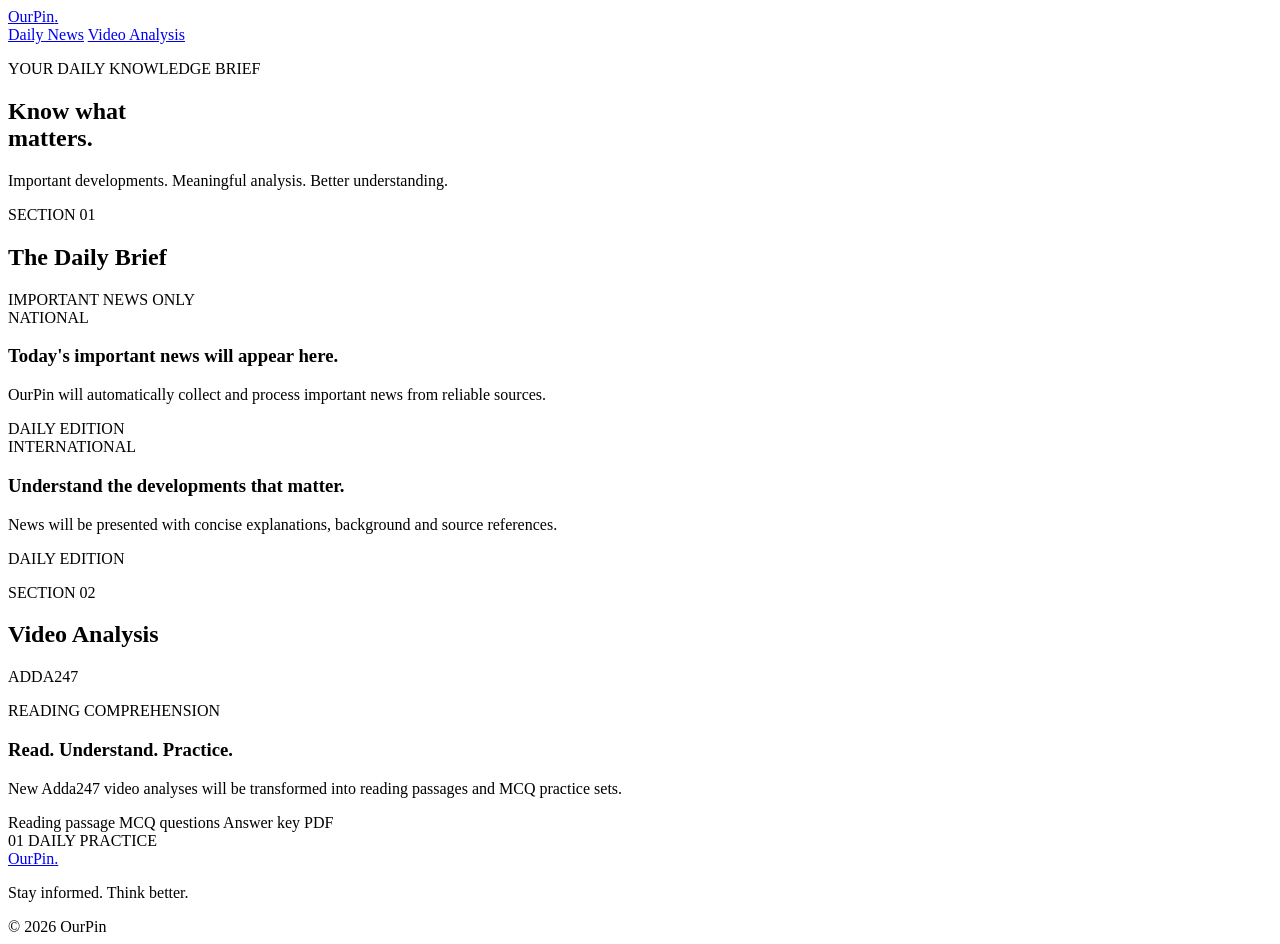
==== commit 07cf32c7: "Create index.html" ====
--- a/index.html
+++ b/index.html
@@ -1,620 +1,126 @@
-<!DOCTYPE html>
-<html lang="en">
-<head>
-    <meta charset="UTF-8">
-    <meta name="viewport" content="width=device-width, initial-scale=1.0">
-    <title>OurPin</title>
-    <link rel="stylesheet" href="style.css">
-</head>
-
-<body>
-
-<div id="themeTransition"></div>
-
-<!-- =========================
-     COVER
-========================= -->
-
-<section id="cover" class="page active">
-    <h1>OurPin</h1>
-    <button id="enterBtn">ENTER</button>
-</section>
-
-
-<!-- =========================
-     EXPLORE
-========================= -->
-
-<section id="categories" class="page">
-
-    <aside class="sidebar">
-
-        <div class="side-logo">OurPin</div>
-
-        <nav>
-            <a class="nav-item active">
-                ⌂ <span>Home</span>
-            </a>
-
-            <a class="nav-item" id="sideSearch">
-                ⌕ <span>Search</span>
-            </a>
-
-            <a class="nav-item">
-                ♙ <span>Profile</span>
-            </a>
-        </nav>
-
-        <p class="side-quote">
-            Collect what<br>
-            inspires you.
-        </p>
-
-    </aside>
-
-
-    <main class="main-content">
-
-        <div class="top-bar">
-
-            <div>
-                <p class="small-title">EXPLORE</p>
-
-                <h2>Find Your Vibe</h2>
-
-                <p class="subtitle">
-                    Discover pins, ideas and inspiration across your favourite categories.
-                </p>
-            </div>
-
-
-            <div class="top-icons">
-
-                <span id="themeToggle">☼</span>
-
-                <span class="search-icon" id="searchOpen">
-                    ⌕
-                </span>
-
-            </div>
-
-        </div>
-
-
-        <div class="category-row">
-
-            <button class="category aesthetic">
-                <span>Aesthetic</span>
-                <b>→</b>
-            </button>
-
-            <button class="category gaming">
-                <span>Gaming</span>
-                <b>→</b>
-            </button>
-
-            <button class="category art">
-                <span>Art</span>
-                <b>→</b>
-            </button>
-
-            <button class="category fashion">
-                <span>Fashion</span>
-                <b>→</b>
-            </button>
-
-            <button class="category tech">
-                <span>Tech</span>
-                <b>→</b>
-            </button>
-
-            <button class="category photography">
-                <span>Photography</span>
-                <b>→</b>
-            </button>
-
-        </div>
-
-    </main>
-
-</section>
-
-
-<!-- =========================
-     ART GALLERY
-========================= -->
-
-<section id="artGallery" class="page">
-
-    <main class="gallery-content">
-
-        <div class="gallery-header">
-
-            <div>
-                <p class="small-title">COLLECTION</p>
-
-                <h2>Art</h2>
-
-                <p class="subtitle">
-                    A collection of artwork, characters and creative designs.
-                </p>
-            </div>
-
-            <button id="backToExplore">
-                ← Back
-            </button>
-
-        </div>
-
-
-        <div class="pin-grid">
-
-            <div class="pin"><img src="Images/art/a1.jpg" alt="Art"></div>
-<div class="pin"><img src="Images/art/a42.jpg" alt=""></div>
-<div class="pin"><img src="Images/art/a43.jpg" alt=""></div>
-<div class="pin"><img src="Images/art/a44.jpg" alt=""></div>
-            <div class="pin"><img src="Images/art/a2.jpg" alt="Art"></div>
-            <div class="pin"><img src="Images/art/a3.jpg" alt="Art"></div>
-            <div class="pin"><img src="Images/art/a4.jpg" alt="Art"></div>
-            <div class="pin"><img src="Images/art/a5.jpg" alt="Art"></div>
-            <div class="pin"><img src="Images/art/a6.jpg" alt="Art"></div>
-            <div class="pin"><img src="Images/art/a7.jpg" alt="Art"></div>
-            <div class="pin"><img src="Images/art/a8.jpg" alt="Art"></div>
-            <div class="pin"><img src="Images/art/a9.jpg" alt="Art"></div>
-            <div class="pin"><img src="Images/art/a10.jpg" alt="Art"></div>
-            <div class="pin"><img src="Images/art/a11.jpg" alt="Art"></div>
-            <div class="pin"><img src="Images/art/a12.jpg" alt="Art"></div>
-            <div class="pin"><img src="Images/art/a13.jpg" alt="Art"></div>
-            <div class="pin"><img src="Images/art/a14.jpg" alt="Art"></div>
-            <div class="pin"><img src="Images/art/a15.jpg" alt="Art"></div>
-            <div class="pin"><img src="Images/art/a16.jpg" alt="Art"></div>
-            <div class="pin"><img src="Images/art/a17.jpg" alt="Art"></div>
-            <div class="pin"><img src="Images/art/a18.jpg" alt="Art"></div>
-            <div class="pin"><img src="Images/art/a19.jpg" alt="Art"></div>
-            <div class="pin"><img src="Images/art/a21.jpg" alt="Art"></div>
-            <div class="pin"><img src="Images/art/a22.jpg" alt="Art"></div>
-            <div class="pin"><img src="Images/art/a23.jpg" alt="Art"></div>
-            <div class="pin"><img src="Images/art/a24.jpg" alt="Art"></div>
-            <div class="pin"><img src="Images/art/a25.jpg" alt="Art"></div>
-            <div class="pin"><img src="Images/art/a26.jpg" alt="Art"></div>
-            <div class="pin"><img src="Images/art/a27.jpg" alt="Art"></div>
-            <div class="pin"><img src="Images/art/a28.jpg" alt="Art"></div>
-            <div class="pin"><img src="Images/art/a29.jpg" alt="Art"></div>
-            <div class="pin"><img src="Images/art/a30.jpg" alt="Art"></div>
-            <div class="pin"><img src="Images/art/a31.jpg" alt="Art"></div>
-            <div class="pin"><img src="Images/art/a32.jpg" alt="Art"></div>
-            <div class="pin"><img src="Images/art/a33.jpg" alt="Art"></div>
-            <div class="pin"><img src="Images/art/a34.jpg" alt="Art"></div>
-            <div class="pin"><img src="Images/art/a35.jpg" alt="Art"></div>
-            <div class="pin"><img src="Images/art/a36.jpg" alt="Art"></div>
-            <div class="pin"><img src="Images/art/a39.jpg" alt="Art"></div>
-            <div class="pin"><img src="Images/art/a40.jpg" alt="Art"></div>
-            <div class="pin"><img src="Images/art/a41.jpg" alt="Art"></div>
-
-        
-            <div class="pin"><img src="Images/art/a46.jpg" alt="Art"></div>
-
-            <div class="pin"><img src="Images/art/a47.jpg" alt="Art"></div>
-            <div class="pin"><img src="Images/art/a48.jpg" alt="Art"></div>
-            <div class="pin"><img src="Images/art/a49.jpg" alt="Art"></div>
-</div>
-
-    </main>
-
-</section>
-
-
-<!-- =========================
-     FASHION GALLERY
-========================= -->
-
-<section id="fashionGallery" class="page">
-
-    <main class="gallery-content">
-
-        <div class="gallery-header">
-
-            <div>
-                <p class="small-title">COLLECTION</p>
-
-                <h2>Fashion</h2>
-
-                <p class="subtitle">
-                    A collection of fashion, outfits and creative styles.
-                </p>
-            </div>
-
-            <button id="backFromFashion">
-                ← Back
-            </button>
-
-        </div>
-
-
-        <div class="pin-grid">
-
-            <div class="pin"><img src="Images/fashion/b1.jpg" alt="Fashion"></div>
-            <div class="pin"><img src="Images/fashion/b2.jpg" alt="Fashion"></div>
-            <div class="pin"><img src="Images/fashion/b3.jpg" alt="Fashion"></div>
-            <div class="pin"><img src="Images/fashion/b4.jpg" alt="Fashion"></div>
-            <div class="pin"><img src="Images/fashion/b5.jpg" alt="Fashion"></div>
-            <div class="pin"><img src="Images/fashion/b6.jpg" alt="Fashion"></div>
-            <div class="pin"><img src="Images/fashion/b7.jpg" alt="Fashion"></div>
-            <div class="pin"><img src="Images/fashion/b8.jpg" alt="Fashion"></div>
-            <div class="pin"><img src="Images/fashion/b9.jpg" alt="Fashion"></div>
-            <div class="pin"><img src="Images/fashion/b10.jpg" alt="Fashion"></div>
-            <div class="pin"><img src="Images/fashion/b11.jpg" alt="Fashion"></div>
-            <div class="pin"><img src="Images/fashion/b12.jpg" alt="Fashion"></div>
-            <div class="pin"><img src="Images/fashion/b13.jpg" alt="Fashion"></div>
-            <div class="pin"><img src="Images/fashion/b14.jpg" alt="Fashion"></div>
-            <div class="pin"><img src="Images/fashion/b15.jpg" alt="Fashion"></div>
-            <div class="pin"><img src="Images/fashion/b16.jpg" alt="Fashion"></div>
-            <div class="pin"><img src="Images/fashion/b17.jpg" alt="Fashion"></div>
-            <div class="pin"><img src="Images/fashion/b18.jpg" alt="Fashion"></div>
-            <div class="pin"><img src="Images/fashion/b19.jpg" alt="Fashion"></div>
-            <div class="pin"><img src="Images/fashion/b20.jpg" alt="Fashion"></div>
-            <div class="pin"><img src="Images/fashion/b21.jpg" alt="Fashion"></div>
-
-        </div>
-
-    </main>
-
-</section>
-
-
-<!-- =========================
-     GAMING GALLERY
-========================= -->
-
-<section id="gamingGallery" class="page">
-
-    <main class="gallery-content">
-
-        <div class="gallery-header">
-
-            <div>
-                <p class="small-title">COLLECTION</p>
-
-                <h2>Gaming</h2>
-
-                <p class="subtitle">
-                    A collection of games, setups and gaming inspiration.
-                </p>
-            </div>
-
-            <button id="backFromGaming">
-                ← Back
-            </button>
-
-        </div>
-
-
-        <div class="pin-grid">
-
-            <div class="pin"><img src="Images/gaming/c1.jpg" alt="Gaming"></div>
-            <div class="pin"><img src="Images/gaming/c2.jpg" alt="Gaming"></div>
-            <div class="pin"><img src="Images/gaming/c3.jpg" alt="Gaming"></div>
-            <div class="pin"><img src="Images/gaming/c4.jpg" alt="Gaming"></div>
-            <div class="pin"><img src="Images/gaming/c5.jpg" alt="Gaming"></div>
-            <div class="pin"><img src="Images/gaming/c6.jpg" alt="Gaming"></div>
-            <div class="pin"><img src="Images/gaming/c7.jpg" alt="Gaming"></div>
-            <div class="pin"><img src="Images/gaming/c8.jpg" alt="Gaming"></div>
-            <div class="pin"><img src="Images/gaming/c9.jpg" alt="Gaming"></div>
-            <div class="pin"><img src="Images/gaming/c10.jpg" alt="Gaming"></div>
-            <div class="pin"><img src="Images/gaming/c11.jpg" alt="Gaming"></div>
-            <div class="pin"><img src="Images/gaming/c12.jpg" alt="Gaming"></div>
-            <div class="pin"><img src="Images/gaming/c13.jpg" alt="Gaming"></div>
-            <div class="pin"><img src="Images/gaming/c14.jpg" alt="Gaming"></div>
-            <div class="pin"><img src="Images/gaming/c15.jpg" alt="Gaming"></div>
-            <div class="pin"><img src="Images/gaming/c16.jpg" alt="Gaming"></div>
-            <div class="pin"><img src="Images/gaming/c17.jpg" alt="Gaming"></div>
-            <div class="pin"><img src="Images/gaming/c18.jpg" alt="Gaming"></div>
-<div class="pin"><img src="Images/gaming/c19.jpg" alt="Gaming"></div>
-<div class="pin"><img src="Images/gaming/c20.jpg" alt="Gaming"></div>
-<div class="pin"><img src="Images/gaming/c21.jpg" alt="Gaming"></div>
-<div class="pin"><img src="Images/gaming/c22.jpg" alt="Gaming"></div>
-<div class="pin"><img src="Images/gaming/c23.jpg" alt="Gaming"></div>
-<div class="pin"><img src="Images/gaming/c24.jpg" alt="Gaming"></div>
-<div class="pin"><img src="Images/gaming/c25.jpg" alt="Gaming"></div>
-<div class="pin"><img src="Images/gaming/c26.jpg" alt="Gaming"></div>
-<div class="pin"><img src="Images/gaming/c27.jpg" alt="Gaming"></div>
-
-        </div>
-
-    </main>
-
-</section>
-
-
-<!-- =========================
-     SEARCH OVERLAY
-========================= -->
-
-<section id="searchOverlay">
-
-    <button id="searchClose">×</button>
-
-    <div class="search-box">
-
-        <p class="search-label">
-            SEARCH OURPIN
-        </p>
-
-        <div class="search-input-wrap">
-
-            <span>⌕</span>
-
-            <input
-                type="text"
-                id="searchInput"
-                placeholder="What are you looking for?"
-                autocomplete="off"
-            >
-
-        </div>
-
-
-        <div class="search-suggestions">
-
-            <button data-search="art">Art</button>
-            <button data-search="gaming">Gaming</button>
-            <button data-search="fashion">Fashion</button>
-            <button data-search="aesthetic">Aesthetic</button>
-            <button data-search="tech">Tech</button>
-            <button data-search="photography">Photography</button>
-
-        </div>
-
-
-        <div id="searchResults"></div>
-
-    </div>
-
-</section>
-
-<!-- =========================
-     IMAGE VIEWER
-========================= -->
-
-<section id="imageViewer">
-
-    <button id="viewerClose" aria-label="Close">×</button>
-
-    <button id="viewerPrev" class="viewer-arrow viewer-prev" aria-label="Previous">
-        ←
-    </button>
-
-    <div class="viewer-wrap">
-
-        <div class="viewer-image-area">
-
-            <img id="viewerImage" src="" alt="">
-
-        </div>
-
-        <aside class="viewer-info">
-
-            <div class="viewer-category" id="viewerCategory">
-                ART
-            </div>
-
-            <h2 id="viewerTitle">
-                Art 42
-            </h2>
-
-            <div class="viewer-line"></div>
-
-            <p id="viewerDescription">
-                A curated visual from the OurPin collection.
-            </p>
-
-            <div class="viewer-tags" id="viewerTags">
-                <span>art</span>
-                <span>collection</span>
-            </div>
-
-            <div class="viewer-actions">
-
-                <button id="viewerSave">
-                    <span>♡</span>
-                    Save
-                </button>
-
-                <button id="viewerShare">
-                    <span>↗</span>
-                    Share
-                </button>
-
-            </div>
-
-            <div class="viewer-navigation">
-
-                <button id="viewerPrevBottom">
-                    ← Previous
-                </button>
-
-                <span id="viewerCounter">
-                    1 / 1
-                </span>
-
-                <button id="viewerNextBottom">
-                    Next →
-                </button>
-
-            </div>
-
-        </aside>
-
-    </div>
-
-    <button id="viewerNext" class="viewer-arrow viewer-next" aria-label="Next">
-        →
-    </button>
-
-</section>
-
-
-<!-- =========================
-     TECH GALLERY
-========================= -->
-
-<section id="techGallery" class="page">
-
-    <main class="gallery-content">
-
-        <div class="gallery-header">
-
-            <div>
-
-                <p class="small-title">
-                    COLLECTION
-                </p>
-
-                <h2>
-                    Tech
-                </h2>
-
-                <p class="subtitle">
-                    A curated collection of technology, devices and futuristic inspiration.
-                </p>
-
-            </div>
-
-            <button id="backFromTech">
-                ← Back
-            </button>
-
-        </div>
-
-        <div class="pin-grid">
-
-        
-            <div class="pin"><img src="Images/tech/e1.jpg" alt="Tech"></div>
-            <div class="pin"><img src="Images/tech/e2.jpg" alt="Tech"></div>
-            <div class="pin"><img src="Images/tech/e3.jpg" alt="Tech"></div>
-
-            <div class="pin"><img src="Images/tech/e4.jpg" alt="Tech"></div>
-
-            <div class="pin"><img src="Images/tech/e5.jpg" alt="Tech"></div>
-            <div class="pin"><img src="Images/tech/e6.jpg" alt="Tech"></div>
-            <div class="pin"><img src="Images/tech/e7.jpg" alt="Tech"></div>
-            <div class="pin"><img src="Images/tech/e8.jpg" alt="Tech"></div>
-            <div class="pin"><img src="Images/tech/e9.jpg" alt="Tech"></div>
-            <div class="pin"><img src="Images/tech/e10.jpg" alt="Tech"></div>
-</div>
-
-    </main>
-
-</section>
-
-
-<!-- =========================
-     PHOTOGRAPHY GALLERY
-========================= -->
-
-<section id="photographyGallery" class="page">
-
-    <main class="gallery-content">
-
-        <div class="gallery-header">
-
-            <div>
-
-                <p class="small-title">
-                    COLLECTION
-                </p>
-
-                <h2>
-                    Photography
-                </h2>
-
-                <p class="subtitle">
-                    A curated collection of photographs, scenes and visual moments.
-                </p>
-
-            </div>
-
-            <button id="backFromPhotography">
-                ← Back
-            </button>
-
-        </div>
-
-        <div class="pin-grid">
-
-        
-            <div class="pin"><img src="Images/photography/f1.jpg" alt="Photography"></div>
-
-            <div class="pin"><img src="Images/photography/f2.jpg" alt="Photography"></div>
-            <div class="pin"><img src="Images/photography/f3.jpg" alt="Photography"></div>
-
-            <div class="pin"><img src="Images/photography/f4.jpg" alt="Photography"></div>
-
-            <div class="pin"><img src="Images/photography/f5.jpg" alt="Photography"></div>
-
-            <div class="pin"><img src="Images/photography/f6.jpg" alt="Photography"></div>
-</div>
-
-    </main>
-
-</section>
-
-<section id="aestheticGallery" class="page">
-
-    <main class="gallery-content">
-
-        <div class="gallery-header">
-            <div>
-                <p class="small-title">COLLECTION</p>
-                <h2>Aesthetic</h2>
-                <p class="subtitle">A curated collection of visual moods, spaces and aesthetic inspiration.</p>
-            </div>
-
-            <button id="backFromAesthetic">
-                ← Back
-            </button>
-        </div>
-
-        <div class="pin-grid">
-        
-            <div class="pin"><img src="Images/aesthetic/d1.jpg" alt="Aesthetic"></div>
-            <div class="pin"><img src="Images/aesthetic/d2.jpg" alt="Aesthetic"></div>
-            <div class="pin"><img src="Images/aesthetic/d3.jpg" alt="Aesthetic"></div>
-            <div class="pin"><img src="Images/aesthetic/d4.jpg" alt="Aesthetic"></div>
-
-            <div class="pin"><img src="Images/aesthetic/d5.jpg" alt="Aesthetic"></div>
-            <div class="pin"><img src="Images/aesthetic/d6.jpg" alt="Aesthetic"></div>
-            <div class="pin"><img src="Images/aesthetic/d7.jpg" alt="Aesthetic"></div>
-            <div class="pin"><img src="Images/aesthetic/d8.jpg" alt="Aesthetic"></div>
-            <div class="pin"><img src="Images/aesthetic/d9.jpg" alt="Aesthetic"></div>
-            <div class="pin"><img src="Images/aesthetic/d10.jpg" alt="Aesthetic"></div>
-            <div class="pin"><img src="Images/aesthetic/d11.jpg" alt="Aesthetic"></div>
-            <div class="pin"><img src="Images/aesthetic/d12.jpg" alt="Aesthetic"></div>
-            <div class="pin"><img src="Images/aesthetic/d13.jpg" alt="Aesthetic"></div>
-            <div class="pin"><img src="Images/aesthetic/d14.jpg" alt="Aesthetic"></div>
-
-            <div class="pin"><img src="Images/aesthetic/d15.jpg" alt="Aesthetic"></div>
-            <div class="pin"><img src="Images/aesthetic/d16.jpg" alt="Aesthetic"></div>
-            <div class="pin"><img src="Images/aesthetic/d17.jpg" alt="Aesthetic"></div>
-            <div class="pin"><img src="Images/aesthetic/d18.jpg" alt="Aesthetic"></div>
-            <div class="pin"><img src="Images/aesthetic/d19.jpg" alt="Aesthetic"></div>
-            <div class="pin"><img src="Images/aesthetic/d20.jpg" alt="Aesthetic"></div>
-            <div class="pin"><img src="Images/aesthetic/d21.jpg" alt="Aesthetic"></div>
-            <div class="pin"><img src="Images/aesthetic/d22.jpg" alt="Aesthetic"></div>
-
-            <div class="pin"><img src="Images/aesthetic/d23.jpg" alt="Aesthetic"></div>
-</div>
-
-    </main>
-</section>
-
-<script src="script.js"></script>
-
-
-<!-- =========================
-     AESTHETIC GALLERY
-========================= -->
-
-
-</body>
-</html>+
+<!DOCTYPE html>
+<html lang="en">
+<head>
+    <meta charset="UTF-8">
+    <meta name="viewport" content="width=device-width, initial-scale=1.0">
+    <meta name="description" content="OurPin - Your daily news and comprehension platform.">
+    <title>OurPin — Your Daily Knowledge Brief</title>
+
+    <link rel="stylesheet" href="assets/css/style.css">
+</head>
+
+<body>
+
+    <header class="header">
+        <a href="index.html" class="logo">OurPin<span>.</span></a>
+
+        <nav class="navigation">
+            <a href="#news">Daily News</a>
+            <a href="#analysis">Video Analysis</a>
+        </nav>
+
+        <div class="header-date" id="current-date"></div>
+    </header>
+
+    <main>
+
+        <section class="hero">
+            <p class="eyebrow">YOUR DAILY KNOWLEDGE BRIEF</p>
+
+            <h1>Know what<br>matters<span>.</span></h1>
+
+            <p class="hero-description">
+                Important developments. Meaningful analysis.
+                Better understanding.
+            </p>
+        </section>
+
+        <section class="news-section" id="news">
+
+            <div class="section-heading">
+                <div>
+                    <p class="section-number">SECTION 01</p>
+                    <h2>The Daily Brief</h2>
+                </div>
+
+                <span class="section-label">IMPORTANT NEWS ONLY</span>
+            </div>
+
+            <div class="news-container" id="news-container">
+
+                <article class="news-card">
+                    <span class="category">NATIONAL</span>
+                    <h3>Today's important news will appear here.</h3>
+                    <p>
+                        OurPin will automatically collect and process
+                        important news from reliable sources.
+                    </p>
+                    <span class="read-time">DAILY EDITION</span>
+                </article>
+
+                <article class="news-card">
+                    <span class="category">INTERNATIONAL</span>
+                    <h3>Understand the developments that matter.</h3>
+                    <p>
+                        News will be presented with concise explanations,
+                        background and source references.
+                    </p>
+                    <span class="read-time">DAILY EDITION</span>
+                </article>
+
+            </div>
+
+        </section>
+
+        <section class="analysis-section" id="analysis">
+
+            <div class="section-heading">
+                <div>
+                    <p class="section-number">SECTION 02</p>
+                    <h2>Video Analysis</h2>
+                </div>
+
+                <span class="section-label">ADDA247</span>
+            </div>
+
+            <div class="analysis-card">
+
+                <div class="analysis-content">
+                    <p class="eyebrow">READING COMPREHENSION</p>
+
+                    <h3>Read. Understand. Practice.</h3>
+
+                    <p>
+                        New Adda247 video analyses will be transformed
+                        into reading passages and MCQ practice sets.
+                    </p>
+
+                    <div class="analysis-details">
+                        <span>Reading passage</span>
+                        <span>MCQ questions</span>
+                        <span>Answer key PDF</span>
+                    </div>
+                </div>
+
+                <div class="analysis-action">
+                    <span class="book-icon">01</span>
+                    <span>DAILY PRACTICE</span>
+                </div>
+
+            </div>
+
+        </section>
+
+    </main>
+
+    <footer class="footer">
+        <a href="index.html" class="logo">OurPin<span>.</span></a>
+        <p>Stay informed. Think better.</p>
+        <span>© 2026 OurPin</span>
+    </footer>
+
+    <script src="assets/js/app.js"></script>
+
+</body>
+</html>
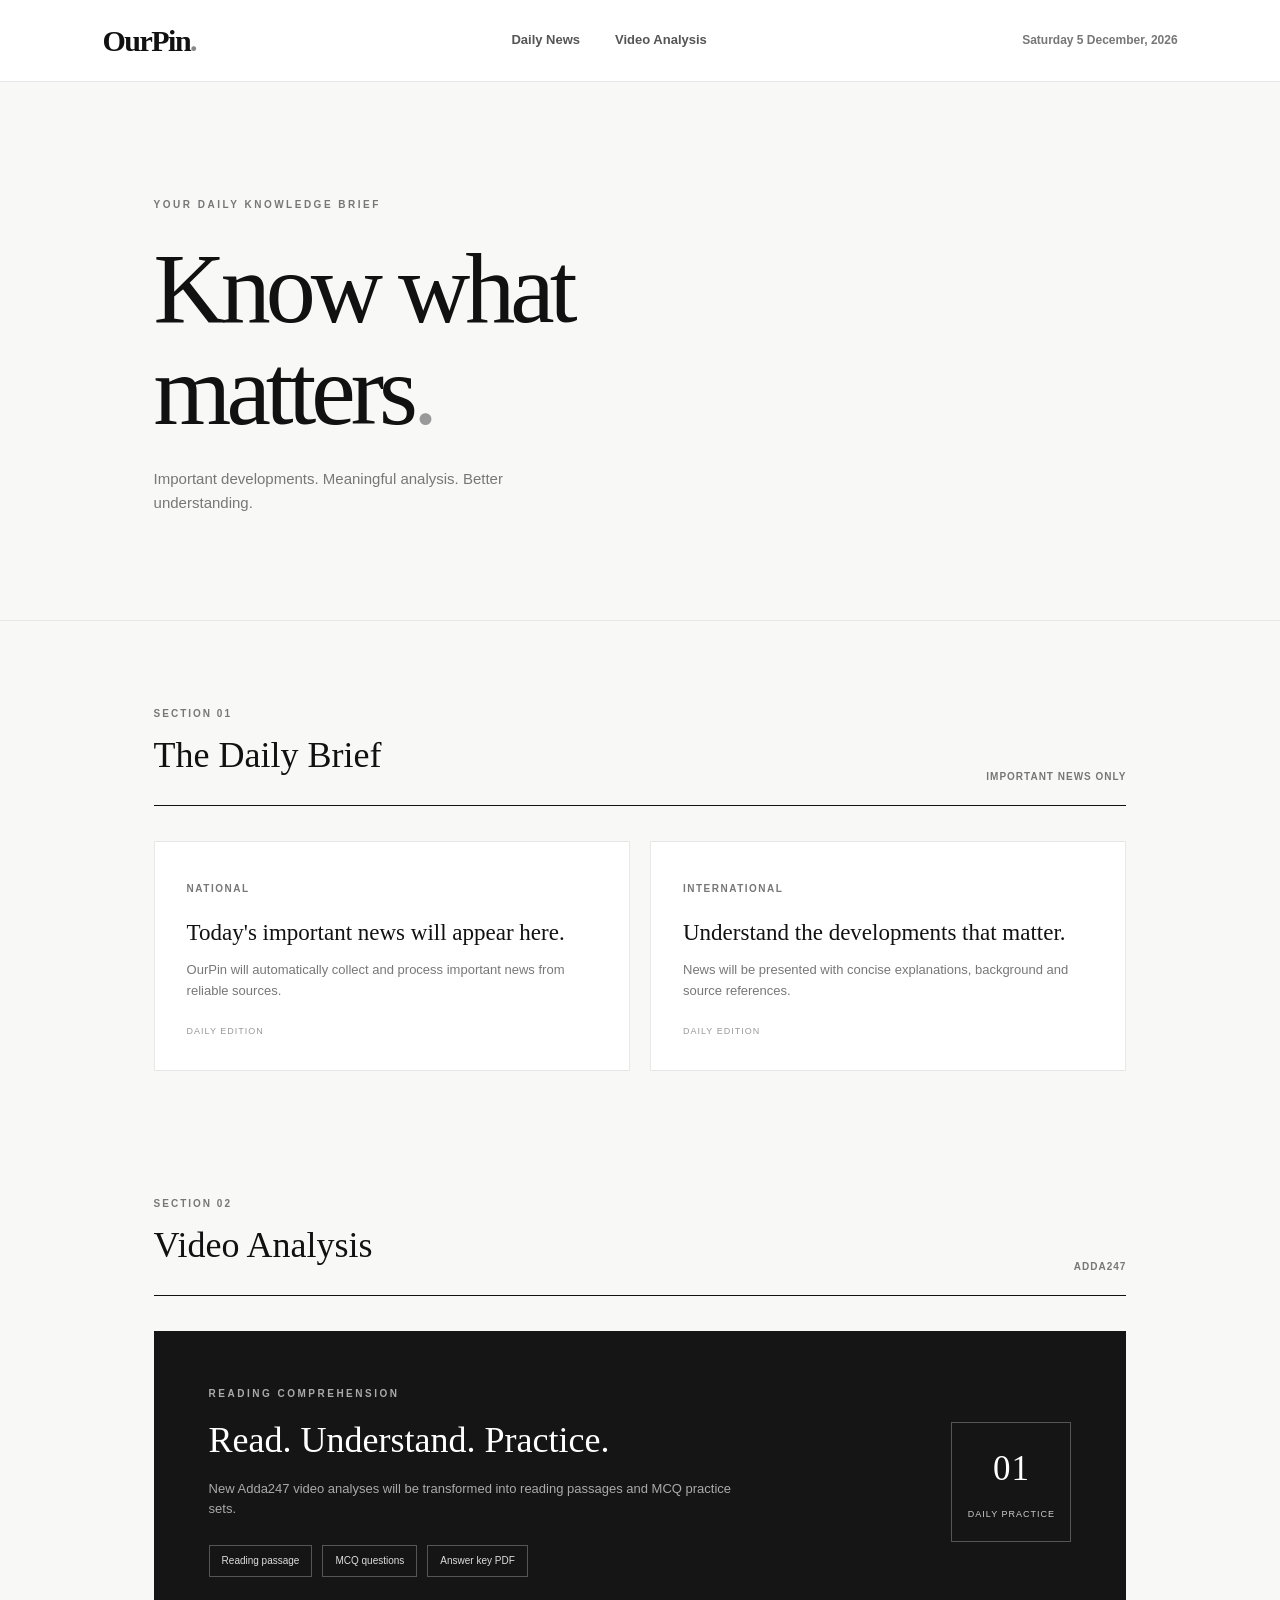
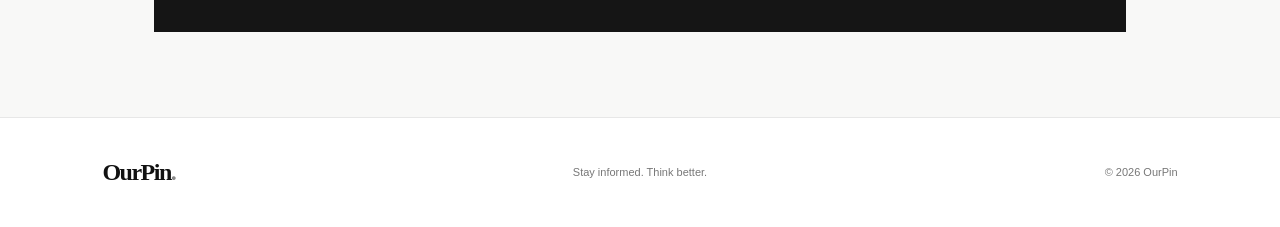
==== commit 18e33105: "Update index.html" ====
--- a/index.html
+++ b/index.html
@@ -16,7 +16,7 @@
         <a href="index.html" class="logo">OurPin<span>.</span></a>
 
         <nav class="navigation">
-            <a href="#news">Daily News</a>
+            <a href="news.html">Daily News</a>
             <a href="#analysis">Video Analysis</a>
         </nav>
 
--- a/assets/css/style.css
+++ b/assets/css/style.css
@@ -0,0 +1,370 @@
+
+/* =================================
+   OURPIN — MAIN DESIGN SYSTEM
+================================= */
+
+:root {
+    --background: #f8f8f7;
+    --surface: #ffffff;
+    --black: #111111;
+    --grey: #777777;
+    --light-grey: #e7e7e7;
+    --dark: #151515;
+}
+
+* {
+    margin: 0;
+    padding: 0;
+    box-sizing: border-box;
+}
+
+html {
+    scroll-behavior: smooth;
+}
+
+body {
+    background: var(--background);
+    color: var(--black);
+    font-family: Arial, Helvetica, sans-serif;
+    line-height: 1.6;
+    -webkit-font-smoothing: antialiased;
+}
+
+/* HEADER */
+
+.header {
+    min-height: 82px;
+    padding: 0 8%;
+    display: flex;
+    justify-content: space-between;
+    align-items: center;
+    border-bottom: 1px solid var(--light-grey);
+    background: var(--surface);
+}
+
+.logo {
+    font-family: Georgia, serif;
+    font-size: 30px;
+    font-weight: bold;
+    letter-spacing: -1.5px;
+    color: var(--black);
+    text-decoration: none;
+}
+
+.logo span {
+    color: #888888;
+}
+
+.navigation {
+    display: flex;
+    gap: 35px;
+}
+
+.navigation a {
+    color: #555555;
+    text-decoration: none;
+    font-size: 13px;
+    font-weight: 600;
+    transition: color 0.2s ease;
+}
+
+.navigation a:hover {
+    color: #000000;
+}
+
+.header-date {
+    color: var(--grey);
+    font-size: 12px;
+    font-weight: 600;
+}
+
+/* HERO */
+
+.hero {
+    padding: 115px 12% 105px;
+    border-bottom: 1px solid var(--light-grey);
+}
+
+.eyebrow {
+    font-size: 10px;
+    font-weight: 700;
+    letter-spacing: 2.5px;
+    color: var(--grey);
+}
+
+.hero h1 {
+    font-family: Georgia, serif;
+    font-size: clamp(55px, 8vw, 100px);
+    line-height: 1.02;
+    letter-spacing: -5px;
+    font-weight: normal;
+    margin: 25px 0;
+}
+
+.hero h1 span {
+    color: #999999;
+}
+
+.hero-description {
+    max-width: 400px;
+    color: var(--grey);
+    font-size: 15px;
+}
+
+/* MAIN SECTIONS */
+
+.news-section,
+.analysis-section {
+    padding: 85px 12%;
+}
+
+.section-heading {
+    display: flex;
+    justify-content: space-between;
+    align-items: end;
+    gap: 20px;
+    margin-bottom: 35px;
+    padding-bottom: 20px;
+    border-bottom: 1px solid var(--black);
+}
+
+.section-number {
+    font-size: 10px;
+    font-weight: bold;
+    letter-spacing: 2px;
+    color: var(--grey);
+}
+
+.section-heading h2 {
+    font-family: Georgia, serif;
+    font-size: 36px;
+    font-weight: normal;
+    margin-top: 5px;
+}
+
+.section-label {
+    font-size: 10px;
+    letter-spacing: 1px;
+    color: var(--grey);
+    font-weight: bold;
+}
+
+/* NEWS CARDS */
+
+.news-container {
+    display: grid;
+    grid-template-columns: repeat(2, minmax(0, 1fr));
+    gap: 20px;
+}
+
+.news-card {
+    background: var(--surface);
+    border: 1px solid var(--light-grey);
+    padding: 32px;
+    min-height: 220px;
+    transition: border-color 0.2s ease;
+}
+
+.news-card:hover {
+    border-color: #888888;
+}
+
+.category {
+    font-size: 10px;
+    font-weight: bold;
+    letter-spacing: 1.5px;
+    color: var(--grey);
+}
+
+.news-card h3 {
+    font-family: Georgia, serif;
+    font-size: 23px;
+    font-weight: normal;
+    line-height: 1.35;
+    margin: 18px 0 12px;
+}
+
+.news-card p {
+    font-size: 13px;
+    color: var(--grey);
+}
+
+.read-time {
+    display: block;
+    margin-top: 22px;
+    font-size: 9px;
+    letter-spacing: 1px;
+    color: #999999;
+}
+
+/* VIDEO ANALYSIS */
+
+.analysis-section {
+    padding-top: 40px;
+}
+
+.analysis-card {
+    background: var(--dark);
+    color: white;
+    display: flex;
+    justify-content: space-between;
+    align-items: center;
+    padding: 55px;
+    gap: 30px;
+}
+
+.analysis-content {
+    max-width: 550px;
+}
+
+.analysis-content .eyebrow {
+    color: #aaaaaa;
+}
+
+.analysis-content h3 {
+    font-family: Georgia, serif;
+    font-size: 36px;
+    font-weight: normal;
+    line-height: 1.3;
+    margin: 15px 0;
+}
+
+.analysis-content > p:not(.eyebrow) {
+    font-size: 13px;
+    color: #aaaaaa;
+}
+
+.analysis-details {
+    display: flex;
+    flex-wrap: wrap;
+    gap: 10px;
+    margin-top: 25px;
+}
+
+.analysis-details span {
+    border: 1px solid #555555;
+    padding: 7px 12px;
+    font-size: 10px;
+    color: #dddddd;
+}
+
+.analysis-action {
+    min-width: 120px;
+    min-height: 120px;
+    border: 1px solid #555555;
+    display: flex;
+    flex-direction: column;
+    justify-content: center;
+    align-items: center;
+    gap: 10px;
+    color: #cccccc;
+    font-size: 9px;
+    letter-spacing: 1px;
+}
+
+.book-icon {
+    font-family: Georgia, serif;
+    font-size: 35px;
+    color: white;
+}
+
+/* FOOTER */
+
+.footer {
+    border-top: 1px solid var(--light-grey);
+    background: var(--surface);
+    padding: 35px 8%;
+    display: flex;
+    justify-content: space-between;
+    align-items: center;
+    gap: 20px;
+}
+
+.footer .logo {
+    font-size: 24px;
+}
+
+.footer p,
+.footer > span {
+    font-size: 11px;
+    color: var(--grey);
+}
+
+/* MOBILE RESPONSIVENESS */
+
+@media (max-width: 700px) {
+
+    .header {
+        padding: 18px 6%;
+        flex-wrap: wrap;
+        gap: 15px;
+    }
+
+    .logo {
+        font-size: 26px;
+    }
+
+    .navigation {
+        order: 3;
+        width: 100%;
+        gap: 25px;
+    }
+
+    .header-date {
+        font-size: 10px;
+    }
+
+    .hero {
+        padding: 85px 7%;
+    }
+
+    .hero h1 {
+        font-size: 64px;
+        letter-spacing: -3px;
+    }
+
+    .news-section,
+    .analysis-section {
+        padding: 60px 7%;
+    }
+
+    .section-heading h2 {
+        font-size: 29px;
+    }
+
+    .section-label {
+        font-size: 8px;
+        text-align: right;
+    }
+
+    .news-container {
+        grid-template-columns: 1fr;
+    }
+
+    .analysis-card {
+        flex-direction: column;
+        align-items: flex-start;
+        padding: 32px 25px;
+    }
+
+    .analysis-action {
+        width: 100%;
+    }
+
+    .footer {
+        flex-direction: column;
+        align-items: flex-start;
+        padding: 30px 7%;
+    }
+}
+
+/* REDUCED MOTION ACCESSIBILITY */
+
+@media (prefers-reduced-motion: reduce) {
+    *,
+    *::before,
+    *::after {
+        scroll-behavior: auto !important;
+        transition: none !important;
+    }
+}
